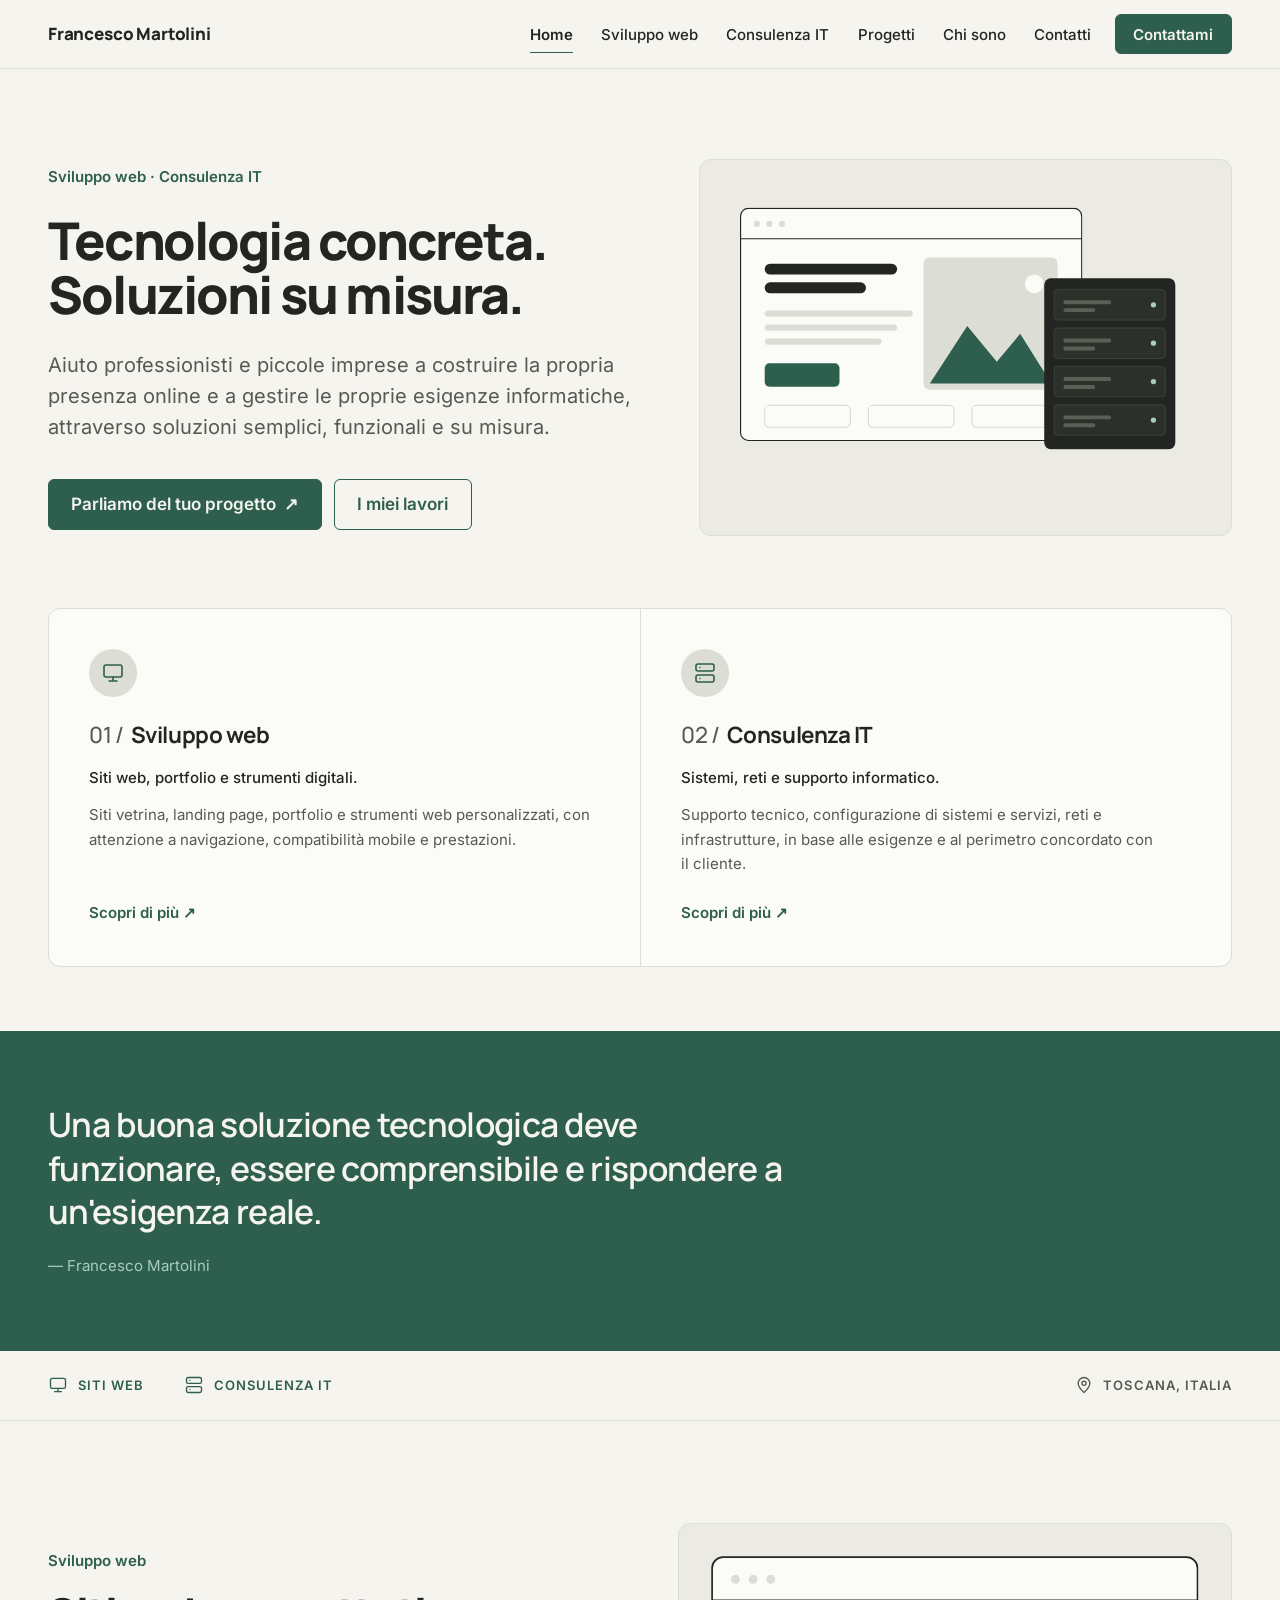
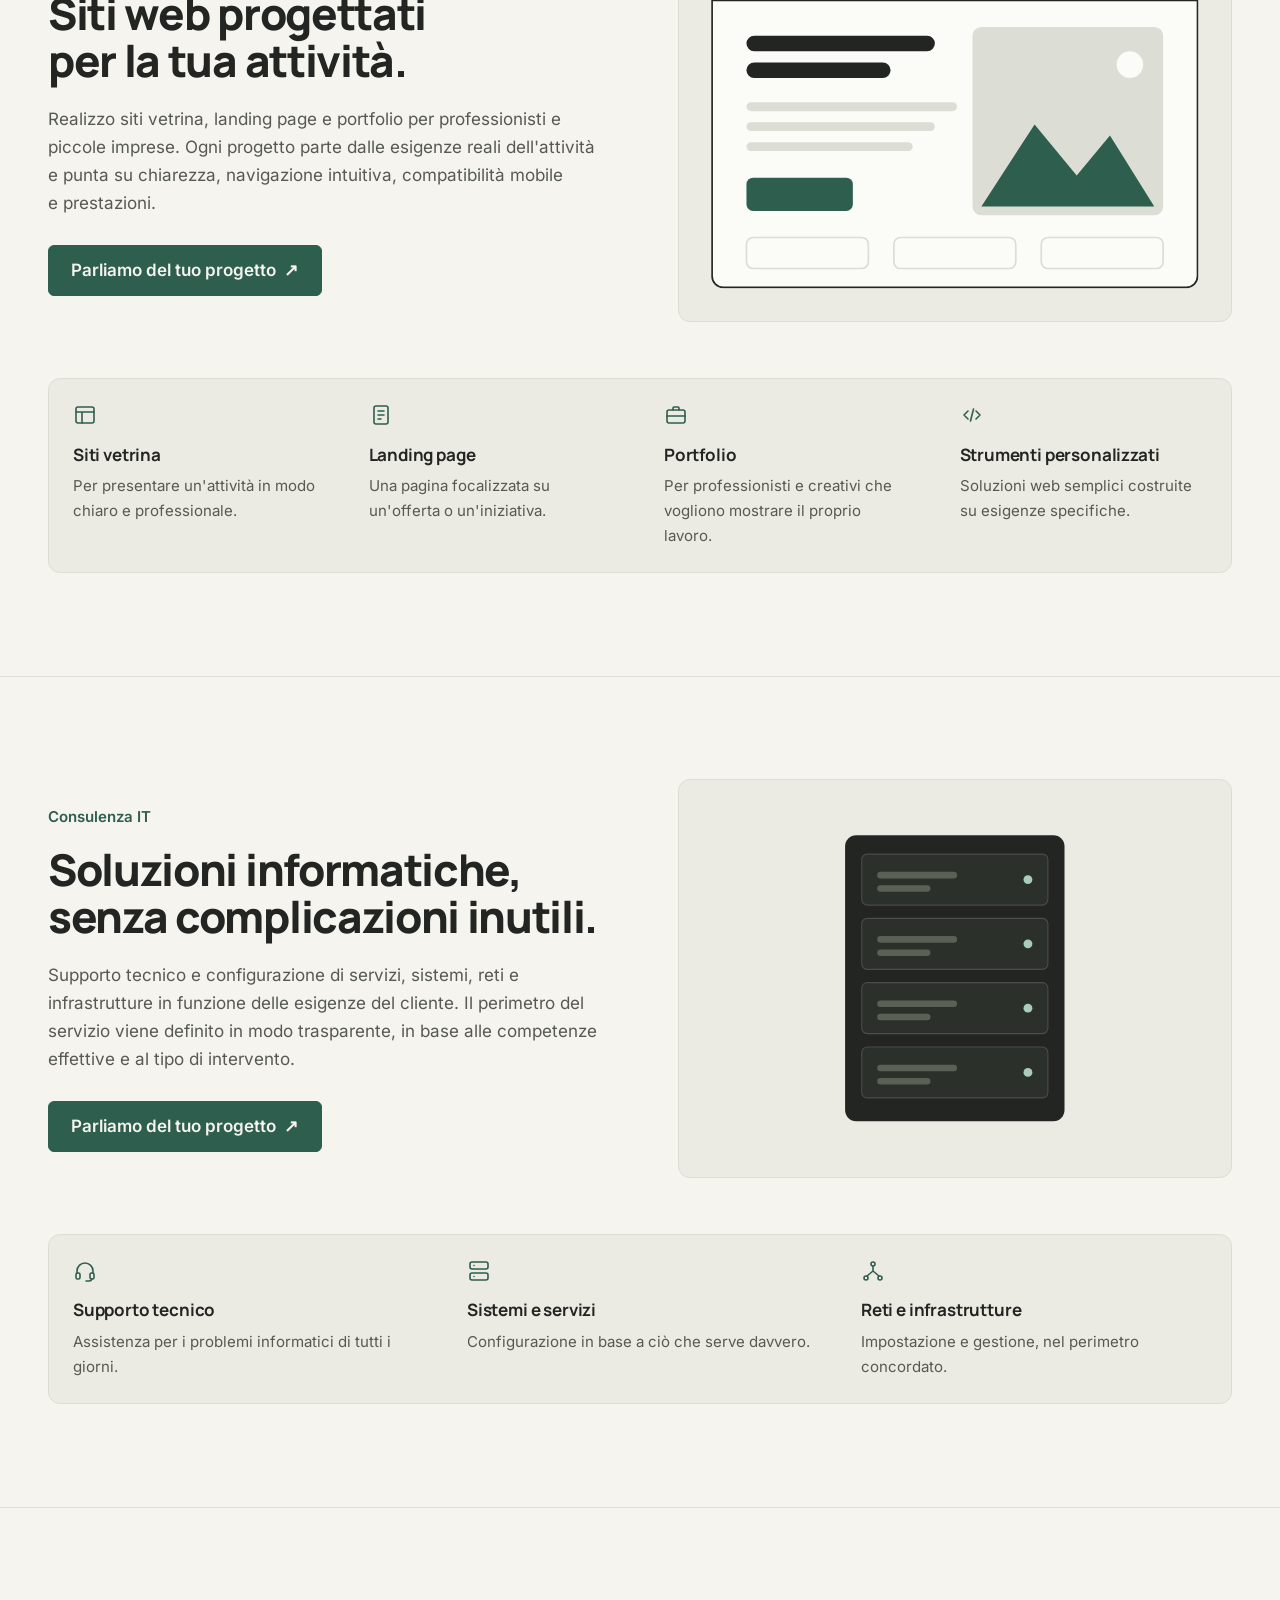
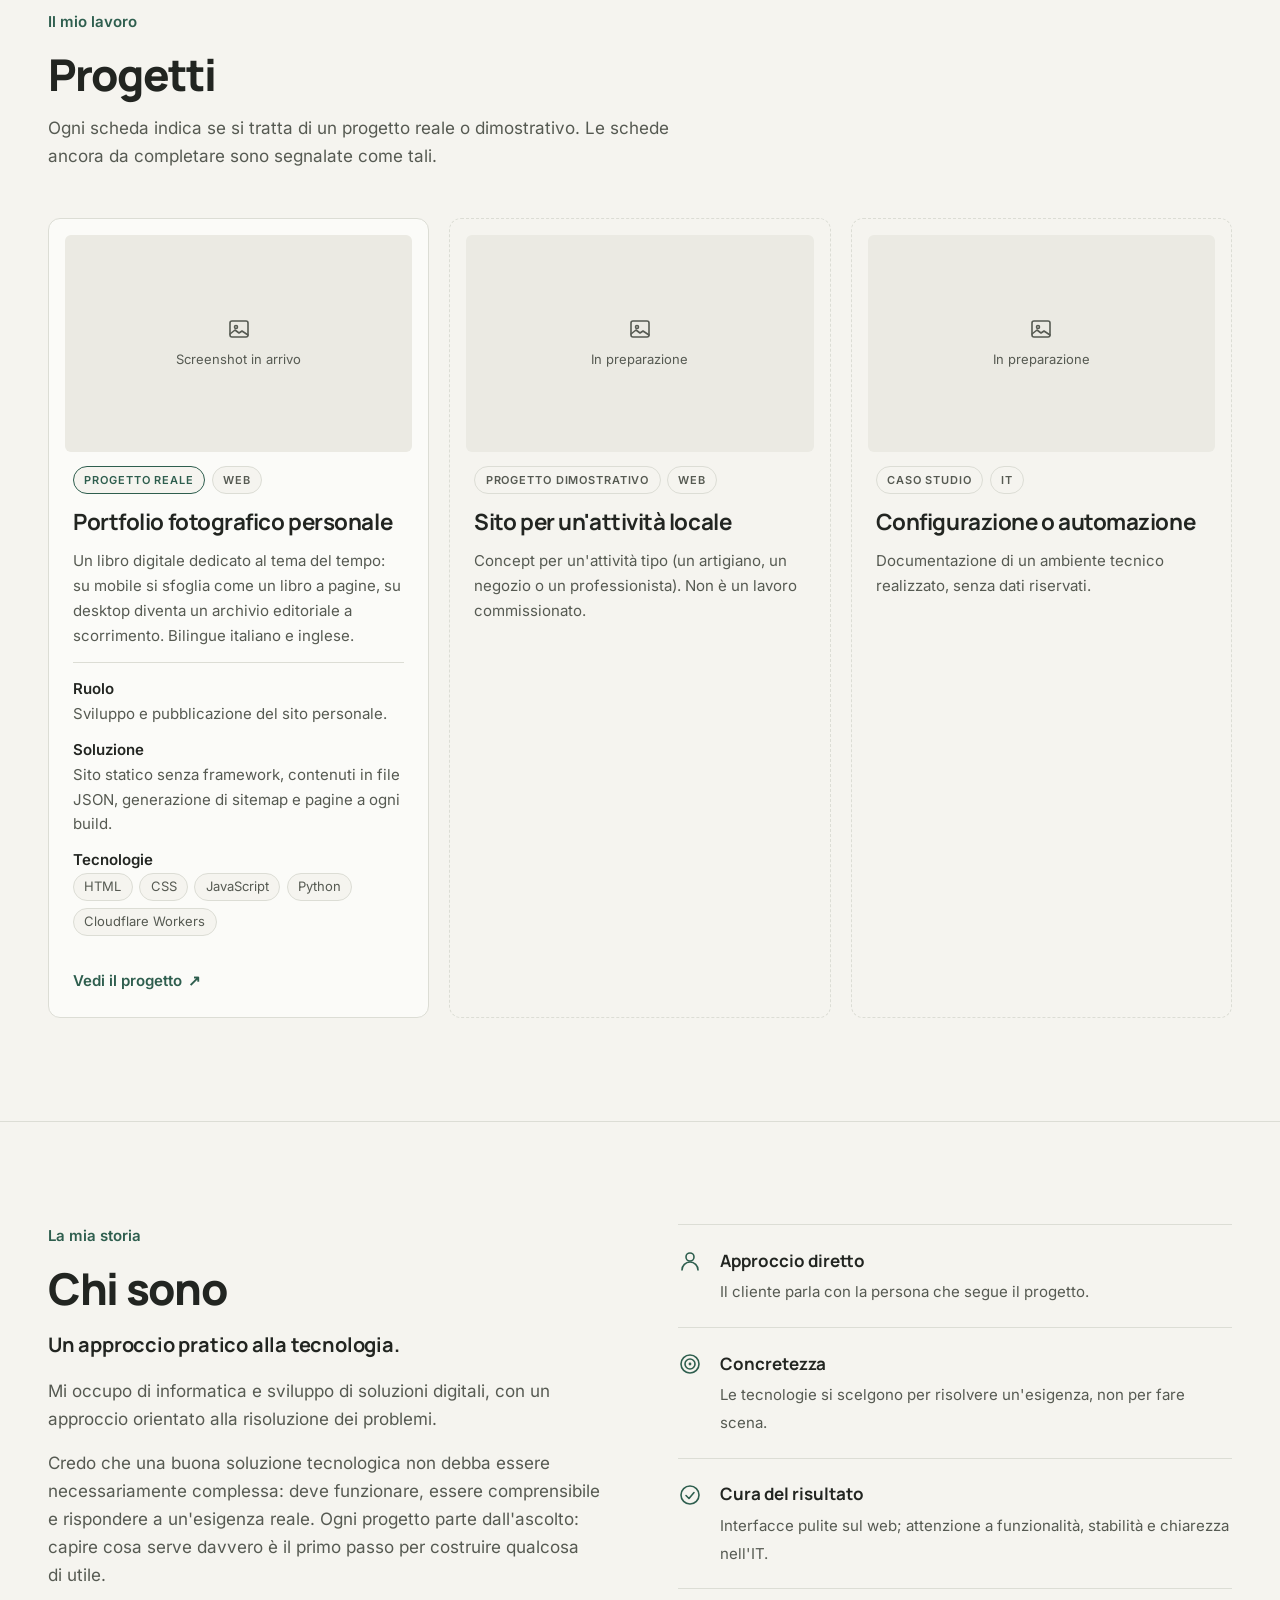
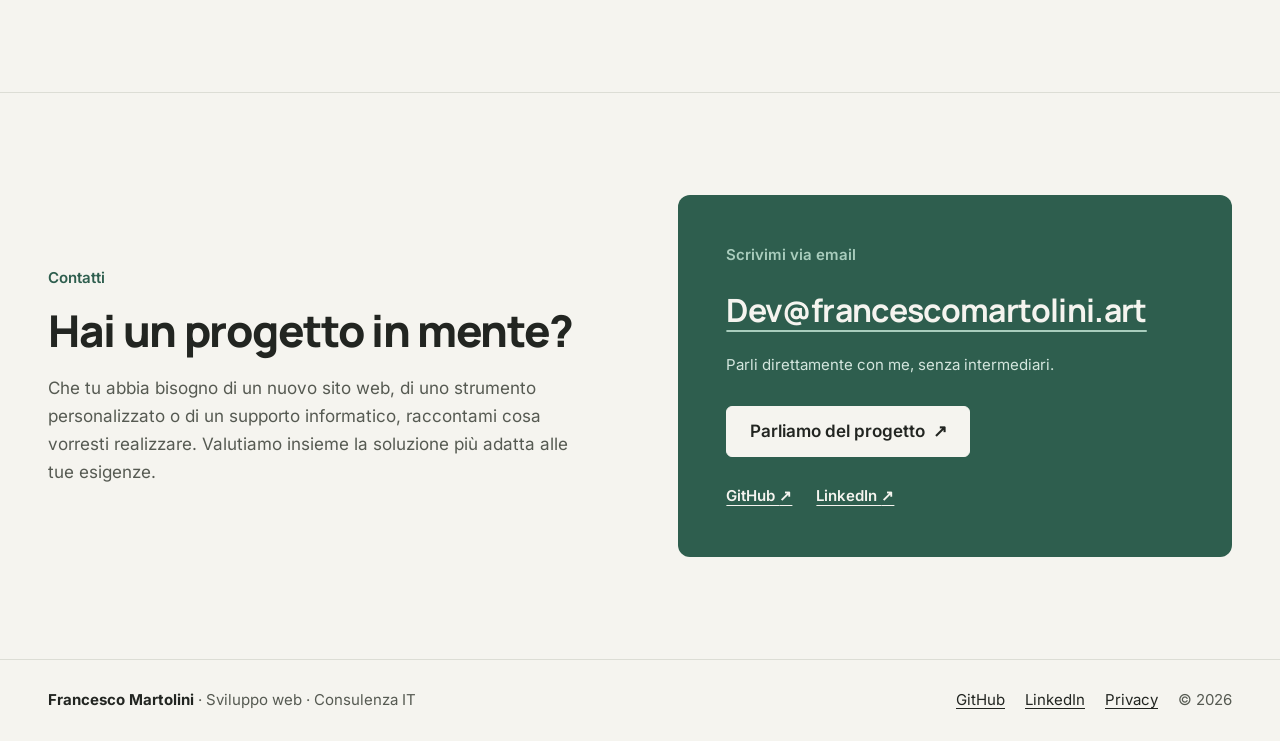
==== index.html @ 02f62208 "Base sito Web" ====
<!DOCTYPE html>
<html lang="it">
<head>
  <meta charset="utf-8">
  <meta name="viewport" content="width=device-width, initial-scale=1">

  <title>Francesco Martolini — Sviluppo web e consulenza IT</title>
  <meta name="description" content="Siti web e soluzioni informatiche per professionisti e piccole imprese. Sviluppo web e consulenza IT, con un approccio diretto e pratico.">
  <meta name="theme-color" content="#F5F4EF">

  <!-- Open Graph -->
  <meta property="og:type" content="website">
  <meta property="og:locale" content="it_IT">
  <meta property="og:title" content="Francesco Martolini — Sviluppo web e consulenza IT">
  <meta property="og:description" content="Siti web e soluzioni informatiche per professionisti e piccole imprese.">
  <meta property="og:image" content="assets/img/og.png">
  <meta property="og:image:alt" content="Francesco Martolini — Sviluppo web e consulenza IT">
  <meta name="twitter:card" content="summary_large_image">
  <!--
    TODO dopo la scelta del dominio:
    1. aggiungi <link rel="canonical" href="https://TUO-DOMINIO/">
    2. aggiungi <meta property="og:url" content="https://TUO-DOMINIO/">
    3. rendi assoluto il percorso di og:image (https://TUO-DOMINIO/assets/img/og.png)
    4. aggiungi sitemap.xml e la riga Sitemap in robots.txt
  -->

  <link rel="icon" href="assets/img/favicon.svg" type="image/svg+xml">

  <link rel="preload" href="assets/fonts/manrope-latin-var.woff2" as="font" type="font/woff2" crossorigin>
  <link rel="preload" href="assets/fonts/inter-latin-var.woff2" as="font" type="font/woff2" crossorigin>
  <link rel="stylesheet" href="assets/css/style.css">
  <script src="assets/js/main.js"></script>
</head>
<body>
  <!-- Icone (stile linea) e illustrazioni riutilizzabili -->
  <svg width="0" height="0" style="position:absolute" aria-hidden="true" focusable="false">
    <defs>
      <symbol id="i-monitor" viewBox="0 0 24 24"><rect x="3" y="4" width="18" height="12" rx="2"/><path d="M8 20h8M12 16v4"/></symbol>
      <symbol id="i-server" viewBox="0 0 24 24"><rect x="3" y="3" width="18" height="7" rx="2"/><rect x="3" y="14" width="18" height="7" rx="2"/><path d="M7 6.5h.01M7 17.5h.01"/></symbol>
      <symbol id="i-layout" viewBox="0 0 24 24"><rect x="3" y="4" width="18" height="16" rx="2"/><path d="M3 9h18M9 9v11"/></symbol>
      <symbol id="i-page" viewBox="0 0 24 24"><rect x="5" y="3" width="14" height="18" rx="2"/><path d="M9 8h6M9 12h6M9 16h3"/></symbol>
      <symbol id="i-briefcase" viewBox="0 0 24 24"><rect x="3" y="7" width="18" height="13" rx="2"/><path d="M9 7V5a1 1 0 0 1 1-1h4a1 1 0 0 1 1 1v2M3 13h18"/></symbol>
      <symbol id="i-code" viewBox="0 0 24 24"><path d="M8 8l-4 4 4 4M16 8l4 4-4 4M13.5 6l-3 12"/></symbol>
      <symbol id="i-network" viewBox="0 0 24 24"><circle cx="12" cy="5" r="2"/><circle cx="5" cy="19" r="2"/><circle cx="19" cy="19" r="2"/><path d="M12 7v5m0 0-6 5m6-5 6 5"/></symbol>
      <symbol id="i-support" viewBox="0 0 24 24"><path d="M4 14v-2a8 8 0 0 1 16 0v2"/><rect x="3" y="14" width="4" height="6" rx="1.5"/><rect x="17" y="14" width="4" height="6" rx="1.5"/><path d="M19 20a3 3 0 0 1-3 2h-3"/></symbol>
      <symbol id="i-person" viewBox="0 0 24 24"><circle cx="12" cy="8" r="4"/><path d="M4 21a8 8 0 0 1 16 0"/></symbol>
      <symbol id="i-target" viewBox="0 0 24 24"><circle cx="12" cy="12" r="9"/><circle cx="12" cy="12" r="5"/><circle cx="12" cy="12" r=".6"/></symbol>
      <symbol id="i-check" viewBox="0 0 24 24"><circle cx="12" cy="12" r="9"/><path d="M8 12.5l3 3 5-6"/></symbol>
      <symbol id="i-pin" viewBox="0 0 24 24"><path d="M12 21s-7-6.2-7-11a7 7 0 0 1 14 0c0 4.8-7 11-7 11z"/><circle cx="12" cy="10" r="2.5"/></symbol>
      <symbol id="i-image" viewBox="0 0 24 24"><rect x="3" y="4" width="18" height="16" rx="2"/><circle cx="9" cy="10" r="1.5"/><path d="M3 17l5-4 4 3 3-2 6 4"/></symbol>

      <!-- Illustrazione: finestra di browser stilizzata (non è uno screenshot di un lavoro reale) -->
      <symbol id="art-browser" viewBox="0 0 440 300">
        <rect x="1" y="1" width="438" height="298" rx="10" class="a-surface a-stroke"/>
        <path d="M1 40h438" class="a-stroke"/>
        <circle cx="22" cy="21" r="4" class="a-grey"/><circle cx="38" cy="21" r="4" class="a-grey"/><circle cx="54" cy="21" r="4" class="a-grey"/>
        <rect x="32" y="72" width="170" height="14" rx="7" class="a-ink"/>
        <rect x="32" y="96" width="130" height="14" rx="7" class="a-ink"/>
        <rect x="32" y="132" width="190" height="8" rx="4" class="a-grey"/>
        <rect x="32" y="150" width="170" height="8" rx="4" class="a-grey"/>
        <rect x="32" y="168" width="150" height="8" rx="4" class="a-grey"/>
        <rect x="32" y="200" width="96" height="30" rx="6" class="a-green"/>
        <rect x="236" y="64" width="172" height="170" rx="8" class="a-grey"/>
        <polygon points="244,226 292,152 330,198 360,162 400,226" class="a-green"/>
        <circle cx="378" cy="98" r="12" class="a-surface"/>
        <rect x="32" y="254" width="110" height="28" rx="6" class="a-stroke a-nofill"/>
        <rect x="165" y="254" width="110" height="28" rx="6" class="a-stroke a-nofill"/>
        <rect x="298" y="254" width="110" height="28" rx="6" class="a-stroke a-nofill"/>
      </symbol>
      <!-- Illustrazione: rack stilizzato -->
      <symbol id="art-rack" viewBox="0 0 200 260">
        <rect x="1" y="1" width="198" height="258" rx="10" class="a-ink"/>
        <g class="a-unit">
          <rect x="16" y="18" width="168" height="46" rx="5"/><rect x="16" y="76" width="168" height="46" rx="5"/>
          <rect x="16" y="134" width="168" height="46" rx="5"/><rect x="16" y="192" width="168" height="46" rx="5"/>
        </g>
        <g class="a-bar">
          <rect x="30" y="34" width="72" height="6" rx="3"/><rect x="30" y="46" width="48" height="6" rx="3"/>
          <rect x="30" y="92" width="72" height="6" rx="3"/><rect x="30" y="104" width="48" height="6" rx="3"/>
          <rect x="30" y="150" width="72" height="6" rx="3"/><rect x="30" y="162" width="48" height="6" rx="3"/>
          <rect x="30" y="208" width="72" height="6" rx="3"/><rect x="30" y="220" width="48" height="6" rx="3"/>
        </g>
        <g class="a-led"><circle cx="166" cy="41" r="4"/><circle cx="166" cy="99" r="4"/><circle cx="166" cy="157" r="4"/><circle cx="166" cy="215" r="4"/></g>
      </symbol>
    </defs>
  </svg>

  <a class="skip-link" href="#contenuto">Vai al contenuto</a>

  <header class="site-header">
    <div class="wrap">
      <a class="brand" href="#top" aria-label="Francesco Martolini, torna all'inizio">Francesco Martolini</a>

      <nav class="site-nav" id="menu" aria-label="Principale">
        <ul class="nav-list">
          <li><a href="#top">Home</a></li>
          <li><a href="#sviluppo-web">Sviluppo web</a></li>
          <li><a href="#consulenza-it">Consulenza IT</a></li>
          <li><a href="#progetti">Progetti</a></li>
          <li><a href="#chi-sono">Chi sono</a></li>
          <li><a href="#contatti">Contatti</a></li>
        </ul>
      </nav>

      <a class="btn btn-primary btn-sm header-cta" href="#contatti">Contattami</a>
      <button class="nav-toggle" type="button" aria-expanded="false" aria-controls="menu" aria-label="Apri il menu">
        <span class="bars" aria-hidden="true"></span>
      </button>
    </div>
  </header>

  <main id="contenuto">
    <!-- ===================== HOME ===================== -->
    <section class="hero wrap" id="top" aria-labelledby="titolo-hero">
      <div class="hero-text">
        <p class="kicker">Sviluppo web · Consulenza IT</p>
        <h1 id="titolo-hero"><span>Tecnologia concreta.</span> <span>Soluzioni su misura.</span></h1>
        <p class="hero-lead">Aiuto professionisti e piccole imprese a costruire la propria presenza online e a gestire le proprie esigenze informatiche, attraverso soluzioni semplici, funzionali e su misura.</p>
        <div class="hero-cta">
          <a class="btn btn-primary" href="#contatti">Parliamo del tuo progetto <span class="arrow" aria-hidden="true">↗</span></a>
          <a class="btn btn-secondary" href="#progetti">I miei lavori</a>
        </div>
      </div>

      <div class="hero-art figure" aria-hidden="true">
        <svg viewBox="0 0 600 400" focusable="false">
          <use href="#art-browser" x="10" y="20" width="440" height="300"/>
          <use href="#art-rack" x="400" y="110" width="170" height="221"/>
        </svg>
      </div>
    </section>

    <section class="wrap services" aria-label="Aree di servizio">
      <div class="services-split">
        <a class="service" href="#sviluppo-web">
          <span class="icon-badge"><svg class="icon" aria-hidden="true"><use href="#i-monitor"/></svg></span>
          <h2><span class="num">01 /</span> Sviluppo web</h2>
          <p class="sub">Siti web, portfolio e strumenti digitali.</p>
          <p>Siti vetrina, landing page, portfolio e strumenti web personalizzati, con attenzione a navigazione, compatibilità mobile e prestazioni.</p>
          <span class="go">Scopri di più <span class="arrow" aria-hidden="true">↗</span></span>
        </a>
        <a class="service" href="#consulenza-it">
          <span class="icon-badge"><svg class="icon" aria-hidden="true"><use href="#i-server"/></svg></span>
          <h2><span class="num">02 /</span> Consulenza IT</h2>
          <p class="sub">Sistemi, reti e supporto informatico.</p>
          <p>Supporto tecnico, configurazione di sistemi e servizi, reti e infrastrutture, in base alle esigenze e al perimetro concordato con il cliente.</p>
          <span class="go">Scopri di più <span class="arrow" aria-hidden="true">↗</span></span>
        </a>
      </div>
    </section>

    <!-- Citazione: frase tratta dal testo "Chi sono" -->
    <section class="quote-band" aria-label="Approccio">
      <div class="wrap">
        <blockquote>
          <p>Una buona soluzione tecnologica deve funzionare, essere comprensibile e rispondere a un'esigenza reale.</p>
          <footer>Francesco Martolini</footer>
        </blockquote>
      </div>
    </section>

    <section class="wrap strip" aria-label="Ambiti">
      <ul>
        <li><svg class="icon" aria-hidden="true"><use href="#i-monitor"/></svg>Siti web</li>
        <li><svg class="icon" aria-hidden="true"><use href="#i-server"/></svg>Consulenza IT</li>
        <li class="where"><svg class="icon" aria-hidden="true"><use href="#i-pin"/></svg>Toscana, Italia</li>
      </ul>
    </section>

    <!-- ===================== SVILUPPO WEB ===================== -->
    <section class="section" id="sviluppo-web" aria-labelledby="titolo-web">
      <div class="wrap">
        <div class="split">
          <div>
            <p class="section-label">Sviluppo web</p>
            <h2 id="titolo-web">Siti web progettati per la tua attività.</h2>
            <p class="lead">Realizzo siti vetrina, landing page e portfolio per professionisti e piccole imprese. Ogni progetto parte dalle esigenze reali dell'attività e punta su chiarezza, navigazione intuitiva, compatibilità mobile e prestazioni.</p>
            <p class="cta-row"><a class="btn btn-primary" href="#contatti">Parliamo del tuo progetto <span class="arrow" aria-hidden="true">↗</span></a></p>
          </div>
          <div class="figure" aria-hidden="true">
            <svg viewBox="0 0 440 300" focusable="false"><use href="#art-browser" width="440" height="300"/></svg>
          </div>
        </div>

        <ul class="features cols-4">
          <li><svg class="icon" aria-hidden="true"><use href="#i-layout"/></svg><strong>Siti vetrina</strong><span>Per presentare un'attività in modo chiaro e professionale.</span></li>
          <li><svg class="icon" aria-hidden="true"><use href="#i-page"/></svg><strong>Landing page</strong><span>Una pagina focalizzata su un'offerta o un'iniziativa.</span></li>
          <li><svg class="icon" aria-hidden="true"><use href="#i-briefcase"/></svg><strong>Portfolio</strong><span>Per professionisti e creativi che vogliono mostrare il proprio lavoro.</span></li>
          <li><svg class="icon" aria-hidden="true"><use href="#i-code"/></svg><strong>Strumenti personalizzati</strong><span>Soluzioni web semplici costruite su esigenze specifiche.</span></li>
        </ul>
      </div>
    </section>

    <!-- ===================== CONSULENZA IT ===================== -->
    <section class="section" id="consulenza-it" aria-labelledby="titolo-it">
      <div class="wrap">
        <div class="split">
          <div>
            <p class="section-label">Consulenza IT</p>
            <h2 id="titolo-it">Soluzioni informatiche, senza complicazioni inutili.</h2>
            <p class="lead">Supporto tecnico e configurazione di servizi, sistemi, reti e infrastrutture in funzione delle esigenze del cliente. Il perimetro del servizio viene definito in modo trasparente, in base alle competenze effettive e al tipo di intervento.</p>
            <p class="cta-row"><a class="btn btn-primary" href="#contatti">Parliamo del tuo progetto <span class="arrow" aria-hidden="true">↗</span></a></p>
          </div>
          <div class="figure" aria-hidden="true">
            <svg viewBox="0 0 440 300" focusable="false"><use href="#art-rack" x="120" y="20" width="200" height="260"/></svg>
          </div>
        </div>

        <ul class="features cols-3">
          <li><svg class="icon" aria-hidden="true"><use href="#i-support"/></svg><strong>Supporto tecnico</strong><span>Assistenza per i problemi informatici di tutti i giorni.</span></li>
          <li><svg class="icon" aria-hidden="true"><use href="#i-server"/></svg><strong>Sistemi e servizi</strong><span>Configurazione in base a ciò che serve davvero.</span></li>
          <li><svg class="icon" aria-hidden="true"><use href="#i-network"/></svg><strong>Reti e infrastrutture</strong><span>Impostazione e gestione, nel perimetro concordato.</span></li>
        </ul>
      </div>
    </section>

    <!-- ===================== PROGETTI ===================== -->
    <section class="section" id="progetti" aria-labelledby="titolo-progetti">
      <div class="wrap">
        <div class="projects-head">
          <p class="section-label">Il mio lavoro</p>
          <h2 id="titolo-progetti">Progetti</h2>
          <p>Ogni scheda indica se si tratta di un progetto reale o dimostrativo. Le schede ancora da completare sono segnalate come tali.</p>
        </div>

        <div class="projects-grid">
          <!--
            Scheda 01: testo ricavato dal README pubblico del repository.
            Da fare: verificare che "Ruolo" rispecchi il tuo contributo (es. aggiungere progettazione grafica)
            e sostituire .thumb con uno screenshot reale (vedi README del progetto).
          -->
          <article class="project">
            <div class="thumb"><svg class="icon" aria-hidden="true"><use href="#i-image"/></svg><span>Screenshot in arrivo</span></div>
            <p class="project-tags"><span class="tag tag-verde">Progetto reale</span><span class="tag">Web</span></p>
            <h3>Portfolio fotografico personale</h3>
            <p>Un libro digitale dedicato al tema del tempo: su mobile si sfoglia come un libro a pagine, su desktop diventa un archivio editoriale a scorrimento. Bilingue italiano e inglese.</p>
            <dl class="project-meta">
              <dt>Ruolo</dt><dd>Sviluppo e pubblicazione del sito personale.</dd>
              <dt>Soluzione</dt><dd>Sito statico senza framework, contenuti in file JSON, generazione di sitemap e pagine a ogni build.</dd>
              <dt>Tecnologie</dt>
              <dd class="chips"><span>HTML</span><span>CSS</span><span>JavaScript</span><span>Python</span><span>Cloudflare Workers</span></dd>
            </dl>
            <p class="project-link"><a class="link-arrow" href="https://francescomartolini.art" target="_blank" rel="noopener">Vedi il progetto <span class="arrow" aria-hidden="true">↗</span></a></p>
          </article>

          <article class="project is-pending">
            <div class="thumb"><svg class="icon" aria-hidden="true"><use href="#i-image"/></svg><span>In preparazione</span></div>
            <p class="project-tags"><span class="tag">Progetto dimostrativo</span><span class="tag">Web</span></p>
            <h3>Sito per un'attività locale</h3>
            <p>Concept per un'attività tipo (un artigiano, un negozio o un professionista). Non è un lavoro commissionato.</p>
          </article>

          <article class="project is-pending">
            <div class="thumb"><svg class="icon" aria-hidden="true"><use href="#i-image"/></svg><span>In preparazione</span></div>
            <p class="project-tags"><span class="tag">Caso studio</span><span class="tag">IT</span></p>
            <h3>Configurazione o automazione</h3>
            <p>Documentazione di un ambiente tecnico realizzato, senza dati riservati.</p>
          </article>
        </div>
      </div>
    </section>

    <!-- ===================== CHI SONO ===================== -->
    <section class="section" id="chi-sono" aria-labelledby="titolo-chi">
      <div class="wrap split">
        <div>
          <p class="section-label">La mia storia</p>
          <h2 id="titolo-chi">Chi sono</h2>
          <p class="lead-strong">Un approccio pratico alla tecnologia.</p>
          <div class="prose">
            <p>Mi occupo di informatica e sviluppo di soluzioni digitali, con un approccio orientato alla risoluzione dei problemi.</p>
            <p>Credo che una buona soluzione tecnologica non debba essere necessariamente complessa: deve funzionare, essere comprensibile e rispondere a un'esigenza reale. Ogni progetto parte dall'ascolto: capire cosa serve davvero è il primo passo per costruire qualcosa di utile.</p>
          </div>
          <!--
            Se vuoi una foto personale o del tuo spazio di lavoro, aggiungila qui con un <figure>
            (vedi README). Usa solo immagini tue.
          -->
        </div>
        <ul class="pillars">
          <li><svg class="icon" aria-hidden="true"><use href="#i-person"/></svg><div><strong>Approccio diretto</strong><span>Il cliente parla con la persona che segue il progetto.</span></div></li>
          <li><svg class="icon" aria-hidden="true"><use href="#i-target"/></svg><div><strong>Concretezza</strong><span>Le tecnologie si scelgono per risolvere un'esigenza, non per fare scena.</span></div></li>
          <li><svg class="icon" aria-hidden="true"><use href="#i-check"/></svg><div><strong>Cura del risultato</strong><span>Interfacce pulite sul web; attenzione a funzionalità, stabilità e chiarezza nell'IT.</span></div></li>
        </ul>
      </div>
    </section>

    <!-- ===================== CONTATTI ===================== -->
    <section class="section" id="contatti" aria-labelledby="titolo-contatti">
      <div class="wrap split">
        <div>
          <p class="section-label">Contatti</p>
          <h2 id="titolo-contatti">Hai un progetto in mente?</h2>
          <p class="lead">Che tu abbia bisogno di un nuovo sito web, di uno strumento personalizzato o di un supporto informatico, raccontami cosa vorresti realizzare. Valutiamo insieme la soluzione più adatta alle tue esigenze.</p>
        </div>

        <div class="contact-card">
          <p class="contact-label">Scrivimi via email</p>
          <a class="contact-mail" href="mailto:Dev@francescomartolini.art">Dev@francescomartolini.art</a>
          <p class="contact-note">Parli direttamente con me, senza intermediari.</p>
          <a class="btn btn-light" href="mailto:Dev@francescomartolini.art?subject=Nuovo%20progetto">Parliamo del progetto <span class="arrow" aria-hidden="true">↗</span></a>
          <ul class="contact-links">
            <li><a href="https://github.com/FrancescoMartolini" target="_blank" rel="noopener">GitHub <span class="arrow" aria-hidden="true">↗</span></a></li>
            <li><a href="https://it.linkedin.com/in/francescomartolini" target="_blank" rel="noopener">LinkedIn <span class="arrow" aria-hidden="true">↗</span></a></li>
          </ul>
        </div>
      </div>
    </section>
  </main>

  <footer class="site-footer">
    <div class="wrap">
      <span><strong>Francesco Martolini</strong> · Sviluppo web · Consulenza IT</span>
      <span class="footer-links"><a href="https://github.com/FrancescoMartolini" target="_blank" rel="noopener">GitHub</a> <a href="https://it.linkedin.com/in/francescomartolini" target="_blank" rel="noopener">LinkedIn</a> <a href="privacy.html">Privacy</a> <span>© 2026</span></span>
    </div>
  </footer>
</body>
</html>
---- assets/css/style.css ----
/* ==========================================================================
   Francesco Martolini — Portfolio Web & IT
   Palette e tipografia da brief. Per cambiare colori o font modifica i token.
   ========================================================================== */

@font-face {
  font-family: "Manrope";
  src: url("../fonts/manrope-latin-var.woff2") format("woff2");
  font-weight: 200 800;
  font-style: normal;
  font-display: swap;
}
@font-face {
  font-family: "Inter";
  src: url("../fonts/inter-latin-var.woff2") format("woff2");
  font-weight: 100 900;
  font-style: normal;
  font-display: swap;
}

:root {
  /* Palette del brief */
  --avorio: #f5f4ef;
  --grafite: #222521;
  --verde: #2e5e4e;
  --grigio: #dcddd5;

  /* Derivati (contrasto verificato su avorio) */
  --testo-secondario: #565a52;
  --verde-scuro: #234a3d;
  --superficie: #fbfbf8;
  --velo: #ebeae3; /* superfici secondarie, tra avorio e grigio */
  --verde-chiaro: #a9cdbd; /* testo/dettagli su fondo verde o grafite */

  --font-titoli: "Manrope", "Helvetica Neue", Arial, sans-serif;
  --font-testo: "Inter", "Helvetica Neue", Arial, sans-serif;

  --t-xs: 0.8125rem;
  --t-sm: 0.9375rem;
  --t-base: 1.0625rem;
  --t-lg: 1.25rem;
  --t-h3: clamp(1.2rem, 1.1rem + 0.5vw, 1.4rem);
  --t-h2: clamp(1.75rem, 1.3rem + 1.8vw, 2.75rem);
  --t-h1: clamp(2.2rem, 1.2rem + 3.2vw, 3.25rem);

  --gutter: clamp(1.25rem, 4vw, 3rem);
  --maxw: 74rem;
  --raggio: 6px;
  --raggio-lg: 12px;
  --header-h: 4.25rem;
}

*,
*::before,
*::after {
  box-sizing: border-box;
}

html {
  -webkit-text-size-adjust: 100%;
  scroll-behavior: smooth;
  scroll-padding-top: calc(var(--header-h) + 1rem);
}

@media (prefers-reduced-motion: reduce) {
  html {
    scroll-behavior: auto;
  }
  *,
  *::before,
  *::after {
    transition-duration: 0.01ms !important;
    animation-duration: 0.01ms !important;
  }
}

body {
  margin: 0;
  background: var(--avorio);
  color: var(--grafite);
  font-family: var(--font-testo);
  font-size: var(--t-base);
  line-height: 1.65;
  -webkit-font-smoothing: antialiased;
}

img,
svg {
  display: block;
  max-width: 100%;
}

h1,
h2,
h3 {
  font-family: var(--font-titoli);
  color: var(--grafite);
  margin: 0;
  text-wrap: balance;
}

p {
  margin: 0;
  max-width: 62ch;
  text-wrap: pretty;
}

ul {
  margin: 0;
  padding: 0;
  list-style: none;
}

a {
  color: var(--verde);
  text-decoration-thickness: 1px;
  text-underline-offset: 0.2em;
}
a:hover {
  color: var(--verde-scuro);
}

:focus-visible {
  outline: 3px solid var(--verde);
  outline-offset: 3px;
  border-radius: 2px;
}

.skip-link {
  position: absolute;
  left: var(--gutter);
  top: -4rem;
  background: var(--grafite);
  color: var(--avorio);
  padding: 0.6rem 1rem;
  border-radius: var(--raggio);
  z-index: 100;
  text-decoration: none;
  font-weight: 600;
}
.skip-link:focus {
  top: 0.75rem;
  color: var(--avorio);
}

.wrap {
  width: min(100% - 2 * var(--gutter), var(--maxw));
  margin-inline: auto;
}

/* ---------- Icone e illustrazioni ---------- */

.icon {
  width: 1.5rem;
  height: 1.5rem;
  flex: none;
  fill: none;
  stroke: currentColor;
  stroke-width: 1.6;
  stroke-linecap: round;
  stroke-linejoin: round;
}

.a-surface { fill: var(--superficie); }
.a-stroke { stroke: var(--grafite); stroke-width: 1.5; }
.a-nofill { fill: none; stroke: var(--grigio); stroke-width: 1.5; }
.a-grey { fill: var(--grigio); }
.a-ink { fill: var(--grafite); }
.a-green { fill: var(--verde); }
.a-unit rect { fill: #2c302a; stroke: #484d45; stroke-width: 1; }
.a-bar rect { fill: #5b6057; }
.a-led circle { fill: var(--verde-chiaro); }

.figure {
  background: var(--velo);
  border: 1px solid var(--grigio);
  border-radius: var(--raggio-lg);
  padding: clamp(1rem, 3vw, 2rem);
}
.figure svg {
  width: 100%;
  height: auto;
}

/* ---------- Header ---------- */

.site-header {
  position: sticky;
  top: 0;
  z-index: 50;
  background: color-mix(in srgb, var(--avorio) 94%, transparent);
  backdrop-filter: blur(8px);
  border-bottom: 1px solid var(--grigio);
}

.site-header .wrap {
  display: flex;
  align-items: center;
  min-height: var(--header-h);
  gap: 1.5rem;
}

.brand {
  font-family: var(--font-titoli);
  font-weight: 800;
  font-size: 1.0625rem;
  letter-spacing: -0.01em;
  color: var(--grafite);
  text-decoration: none;
  white-space: nowrap;
  margin-right: auto;
}
.brand:hover {
  color: var(--grafite);
}

.nav-list {
  display: flex;
  gap: clamp(1rem, 2.2vw, 2rem);
  align-items: center;
}
.nav-list a {
  color: var(--grafite);
  text-decoration: none;
  font-size: var(--t-sm);
  font-weight: 500;
  padding: 0.5rem 0;
  border-bottom: 1.5px solid transparent;
  transition: border-color 0.15s;
}
.nav-list a:hover {
  color: var(--grafite);
  border-bottom-color: var(--verde);
}
.nav-list a[aria-current="true"] {
  border-bottom-color: var(--verde);
  font-weight: 600;
}

.nav-toggle {
  display: none;
  width: 2.75rem;
  height: 2.75rem;
  align-items: center;
  justify-content: center;
  background: transparent;
  border: 1px solid var(--grigio);
  border-radius: var(--raggio);
  cursor: pointer;
  color: var(--grafite);
}
.bars,
.bars::before,
.bars::after {
  display: block;
  width: 1.15rem;
  height: 2px;
  background: currentColor;
  border-radius: 2px;
  transition: transform 0.2s, opacity 0.2s;
}
.bars {
  position: relative;
}
.bars::before,
.bars::after {
  content: "";
  position: absolute;
  left: 0;
}
.bars::before { top: -6px; }
.bars::after { top: 6px; }
.nav-toggle[aria-expanded="true"] .bars { background: transparent; }
.nav-toggle[aria-expanded="true"] .bars::before { top: 0; transform: rotate(45deg); }
.nav-toggle[aria-expanded="true"] .bars::after { top: 0; transform: rotate(-45deg); }

@media (max-width: 60rem) {
  .site-header .header-cta {
    display: none;
  }
  .js .nav-toggle {
    display: inline-flex;
  }
  .js .site-nav {
    position: absolute;
    left: 0;
    right: 0;
    top: 100%;
    background: var(--avorio);
    border-bottom: 1px solid var(--grigio);
    display: none;
  }
  .js .site-nav.is-open {
    display: block;
  }
  .js .nav-list {
    flex-direction: column;
    align-items: stretch;
    gap: 0;
    padding: 0.5rem var(--gutter) 1rem;
  }
  .js .nav-list a {
    display: block;
    padding: 0.85rem 0;
    border-bottom: 1px solid var(--grigio);
    font-size: var(--t-base);
  }
  /* Senza JavaScript: il menu va a capo sotto il nome */
  .site-header .wrap {
    flex-wrap: wrap;
  }
  html:not(.js) .site-header .wrap {
    padding-block: 0.6rem;
  }
  html:not(.js) .nav-list {
    flex-wrap: wrap;
    gap: 0.25rem 1.25rem;
  }
}

/* ---------- Pulsanti e link ---------- */

.btn {
  display: inline-flex;
  align-items: center;
  gap: 0.5rem;
  font-family: var(--font-testo);
  font-size: var(--t-base);
  font-weight: 600;
  line-height: 1;
  padding: 1rem 1.4rem;
  border-radius: var(--raggio);
  border: 1px solid var(--verde);
  text-decoration: none;
  transition: background-color 0.15s, color 0.15s, border-color 0.15s;
}
.btn-sm {
  font-size: var(--t-sm);
  padding: 0.7rem 1.1rem;
}
.btn-primary {
  background: var(--verde);
  color: var(--avorio);
}
.btn-primary:hover {
  background: var(--verde-scuro);
  border-color: var(--verde-scuro);
  color: var(--avorio);
}
.btn-secondary {
  background: transparent;
  color: var(--verde);
}
.btn-secondary:hover {
  background: var(--verde);
  color: var(--avorio);
}
.btn-light {
  background: var(--avorio);
  border-color: var(--avorio);
  color: var(--grafite);
}
.btn-light:hover {
  background: #fff;
  border-color: #fff;
  color: var(--grafite);
}

.link-arrow {
  font-weight: 600;
  text-decoration: none;
  display: inline-flex;
  gap: 0.35rem;
}
.link-arrow:hover {
  text-decoration: underline;
}

/* ---------- Hero ---------- */

.hero {
  display: grid;
  grid-template-columns: minmax(0, 1.1fr) minmax(0, 1fr);
  gap: clamp(2rem, 5vw, 4.5rem);
  align-items: center;
  padding-block: clamp(2.5rem, 7vw, 6rem) clamp(2.5rem, 6vw, 4.5rem);
}
@media (max-width: 52rem) {
  .hero {
    grid-template-columns: 1fr;
  }
}

.kicker {
  font-size: var(--t-sm);
  font-weight: 600;
  color: var(--verde);
  margin-bottom: 1.5rem;
}

.hero h1 {
  font-size: var(--t-h1);
  font-weight: 800;
  line-height: 1.04;
  letter-spacing: -0.035em;
}
.hero h1 span {
  display: block;
}

.hero-lead {
  font-size: var(--t-lg);
  line-height: 1.55;
  color: var(--testo-secondario);
  margin-top: 1.75rem;
  max-width: 46ch;
}

.hero-cta {
  display: flex;
  flex-wrap: wrap;
  gap: 0.75rem;
  margin-top: 2.25rem;
}

/* ---------- Servizi (home) ---------- */

.services {
  padding-bottom: clamp(2.5rem, 6vw, 4rem);
}
.services-split {
  display: grid;
  grid-template-columns: 1fr 1fr;
  background: var(--superficie);
  border: 1px solid var(--grigio);
  border-radius: var(--raggio-lg);
  overflow: hidden;
}
@media (max-width: 48rem) {
  .services-split {
    grid-template-columns: 1fr;
  }
}

.service {
  display: flex;
  flex-direction: column;
  gap: 0.75rem;
  padding: clamp(1.5rem, 3.5vw, 2.5rem);
  color: var(--grafite);
  text-decoration: none;
  transition: background-color 0.15s;
}
.service + .service {
  border-left: 1px solid var(--grigio);
}
@media (max-width: 48rem) {
  .service + .service {
    border-left: 0;
    border-top: 1px solid var(--grigio);
  }
}
.service:hover {
  color: var(--grafite);
  background: var(--velo);
}
.service h2 {
  font-size: var(--t-h3);
  font-weight: 700;
  letter-spacing: -0.02em;
}
.service .num {
  color: var(--testo-secondario);
  font-weight: 500;
  margin-right: 0.25rem;
}
.service .sub {
  font-weight: 500;
  color: var(--grafite);
}
.service p {
  font-size: var(--t-sm);
  color: var(--testo-secondario);
}
.service .go {
  margin-top: auto;
  padding-top: 0.75rem;
  color: var(--verde);
  font-weight: 600;
  font-size: var(--t-sm);
}

.icon-badge {
  width: 3rem;
  height: 3rem;
  display: grid;
  place-items: center;
  border-radius: 50%;
  background: var(--grigio);
  color: var(--verde);
  margin-bottom: 0.5rem;
}

/* ---------- Citazione e fascia ambiti ---------- */

.quote-band {
  background: var(--verde);
  color: var(--avorio);
  padding-block: clamp(2.5rem, 6vw, 4.5rem);
}
.quote-band blockquote {
  margin: 0;
}
.quote-band p {
  font-family: var(--font-titoli);
  font-weight: 600;
  font-size: clamp(1.35rem, 1rem + 1.6vw, 2.1rem);
  line-height: 1.3;
  letter-spacing: -0.02em;
  max-width: 34ch;
  color: var(--avorio);
}
.quote-band footer {
  margin-top: 1.25rem;
  font-size: var(--t-sm);
  color: var(--verde-chiaro);
}
.quote-band footer::before {
  content: "— ";
}

.strip ul {
  display: flex;
  flex-wrap: wrap;
  gap: 1rem 2.5rem;
  padding-block: 1.5rem;
  font-size: var(--t-xs);
  font-weight: 600;
  letter-spacing: 0.08em;
  text-transform: uppercase;
  color: var(--verde);
}
.strip li {
  display: inline-flex;
  align-items: center;
  gap: 0.6rem;
}
.strip .icon {
  width: 1.25rem;
  height: 1.25rem;
}
.strip .where {
  margin-left: auto;
  color: var(--testo-secondario);
}
@media (max-width: 36rem) {
  .strip .where {
    margin-left: 0;
  }
}

/* ---------- Sezioni ---------- */

.section {
  padding-block: clamp(3.5rem, 8vw, 6.5rem);
  border-top: 1px solid var(--grigio);
}

.split {
  display: grid;
  grid-template-columns: minmax(0, 1fr) minmax(0, 1fr);
  gap: clamp(2rem, 6vw, 5rem);
  align-items: center;
}
@media (max-width: 52rem) {
  .split {
    grid-template-columns: 1fr;
    gap: 2rem;
  }
}

.section h2 {
  font-size: var(--t-h2);
  font-weight: 800;
  line-height: 1.08;
  letter-spacing: -0.03em;
}

.section-label {
  font-size: var(--t-sm);
  font-weight: 600;
  color: var(--verde);
  margin-bottom: 1rem;
}

.lead {
  margin-top: 1.25rem;
  color: var(--testo-secondario);
  max-width: 50ch;
}
.lead-strong {
  margin-top: 1rem;
  font-family: var(--font-titoli);
  font-weight: 700;
  font-size: var(--t-lg);
  letter-spacing: -0.01em;
}
.prose {
  margin-top: 1rem;
  color: var(--testo-secondario);
}
.prose p + p {
  margin-top: 1rem;
}
.cta-row {
  margin-top: 1.75rem;
}

/* ---------- Riquadro con le voci di servizio ---------- */

.features {
  display: grid;
  gap: 0;
  margin-top: clamp(2rem, 5vw, 3.5rem);
  background: var(--velo);
  border: 1px solid var(--grigio);
  border-radius: var(--raggio-lg);
}
.features.cols-4 { grid-template-columns: repeat(4, 1fr); }
.features.cols-3 { grid-template-columns: repeat(3, 1fr); }
@media (max-width: 62rem) {
  .features.cols-4 { grid-template-columns: repeat(2, 1fr); }
}
@media (max-width: 42rem) {
  .features.cols-4,
  .features.cols-3 { grid-template-columns: 1fr; }
}
.features li {
  display: flex;
  flex-direction: column;
  gap: 0.35rem;
  padding: 1.5rem;
}
.features .icon {
  color: var(--verde);
  margin-bottom: 0.5rem;
}
.features strong {
  font-family: var(--font-titoli);
  font-weight: 700;
  letter-spacing: -0.01em;
}
.features span {
  font-size: var(--t-sm);
  color: var(--testo-secondario);
}

/* ---------- Progetti ---------- */

.projects-head {
  max-width: 40rem;
  margin-bottom: clamp(2rem, 4vw, 3rem);
}
.projects-head p:last-child {
  margin-top: 1rem;
  color: var(--testo-secondario);
}

.projects-grid {
  display: grid;
  grid-template-columns: repeat(3, 1fr);
  gap: 1.25rem;
}
@media (max-width: 62rem) {
  .projects-grid {
    grid-template-columns: 1fr;
  }
}

.project {
  display: flex;
  flex-direction: column;
  gap: 0.85rem;
  background: var(--superficie);
  border: 1px solid var(--grigio);
  border-radius: var(--raggio-lg);
  padding: 1rem 1rem 1.5rem;
}
.project > :not(.thumb) {
  margin-inline: 0.5rem;
}
.project-meta { margin-inline: 0.5rem; }
.project.is-pending {
  background: transparent;
  border-style: dashed;
}
.project h3 {
  font-size: var(--t-h3);
  font-weight: 700;
  letter-spacing: -0.02em;
  line-height: 1.25;
}
.project p {
  font-size: var(--t-sm);
  color: var(--testo-secondario);
}
.project-link {
  margin-top: auto;
  padding-top: 0.5rem;
}
.project-link a {
  font-size: var(--t-sm);
}
.thumb {
  aspect-ratio: 16 / 10;
  display: flex;
  flex-direction: column;
  align-items: center;
  justify-content: center;
  gap: 0.5rem;
  background: var(--velo);
  border-radius: var(--raggio);
  color: var(--testo-secondario);
  font-size: var(--t-xs);
  overflow: hidden;
}
.thumb img {
  width: 100%;
  height: 100%;
  object-fit: cover;
}
.project-tags {
  display: flex;
  flex-wrap: wrap;
  gap: 0.4rem;
}

.tag {
  font-size: 0.6875rem;
  font-weight: 600;
  letter-spacing: 0.08em;
  text-transform: uppercase;
  color: var(--testo-secondario);
  border: 1px solid var(--grigio);
  border-radius: 999px;
  padding: 0.25rem 0.65rem;
  background: var(--avorio);
}
.tag-verde {
  color: var(--verde);
  border-color: var(--verde);
}

.project-meta {
  margin: 0;
  padding-top: 0.9rem;
  border-top: 1px solid var(--grigio);
  font-size: var(--t-sm);
}
.project-meta dt {
  font-weight: 600;
  color: var(--grafite);
}
.project-meta dd {
  margin: 0 0 0.7rem;
  color: var(--testo-secondario);
}
.chips {
  display: flex;
  flex-wrap: wrap;
  gap: 0.4rem;
}
.chips span {
  font-size: var(--t-xs);
  border: 1px solid var(--grigio);
  border-radius: 999px;
  padding: 0.15rem 0.65rem;
  background: var(--avorio);
}

/* ---------- Chi sono ---------- */

.pillars {
  border-top: 1px solid var(--grigio);
}
.pillars li {
  display: flex;
  gap: 1.1rem;
  padding: 1.35rem 0;
  border-bottom: 1px solid var(--grigio);
}
.pillars .icon {
  color: var(--verde);
  margin-top: 0.15rem;
}
.pillars strong {
  font-family: var(--font-titoli);
  font-weight: 700;
  display: block;
  margin-bottom: 0.15rem;
}
.pillars span {
  color: var(--testo-secondario);
  font-size: var(--t-sm);
}

/* ---------- Contatti ---------- */

.contact-card {
  background: var(--verde);
  color: var(--avorio);
  border-radius: var(--raggio-lg);
  padding: clamp(1.75rem, 4vw, 3rem);
  display: flex;
  flex-direction: column;
  align-items: flex-start;
  gap: 1rem;
}
.contact-label {
  font-size: var(--t-sm);
  font-weight: 600;
  color: var(--verde-chiaro);
}
.contact-mail {
  font-family: var(--font-titoli);
  font-weight: 700;
  font-size: clamp(1.25rem, 0.9rem + 1.8vw, 2rem);
  letter-spacing: -0.02em;
  color: var(--avorio);
  text-decoration-color: var(--verde-chiaro);
  text-decoration-thickness: 2px;
  text-underline-offset: 0.25em;
  overflow-wrap: anywhere;
}
.contact-mail:hover {
  color: #fff;
  text-decoration-color: #fff;
}
.contact-note {
  color: #d4e6de;
  font-size: var(--t-sm);
}
.contact-links {
  display: flex;
  gap: 1.5rem;
  margin-top: 0.5rem;
}
.contact-links a {
  color: var(--avorio);
  font-weight: 600;
  font-size: var(--t-sm);
  text-underline-offset: 0.25em;
}
.contact-links a:hover {
  color: #fff;
}
.contact-card .btn {
  margin-top: 0.75rem;
}
.contact-card :focus-visible {
  outline-color: var(--avorio);
}

/* ---------- Footer ---------- */

.site-footer {
  border-top: 1px solid var(--grigio);
  font-size: var(--t-sm);
  color: var(--testo-secondario);
}
.site-footer .wrap {
  display: flex;
  flex-wrap: wrap;
  justify-content: space-between;
  gap: 0.75rem 2rem;
  padding-block: 1.75rem;
}
.footer-links {
  display: flex;
  flex-wrap: wrap;
  gap: 0.25rem 1.25rem;
}
.site-footer a {
  color: var(--grafite);
}
.site-footer strong {
  color: var(--grafite);
}

/* ---------- Pagina privacy ---------- */

.legal {
  padding-block: clamp(3rem, 7vw, 5.5rem);
}
.legal h1 {
  font-size: var(--t-h2);
  font-weight: 800;
  letter-spacing: -0.03em;
  margin-bottom: 2rem;
}
.legal h2 {
  font-size: var(--t-h3);
  font-weight: 700;
  margin: 2.25rem 0 0.6rem;
  letter-spacing: -0.02em;
}
.legal p + p {
  margin-top: 0.9rem;
}
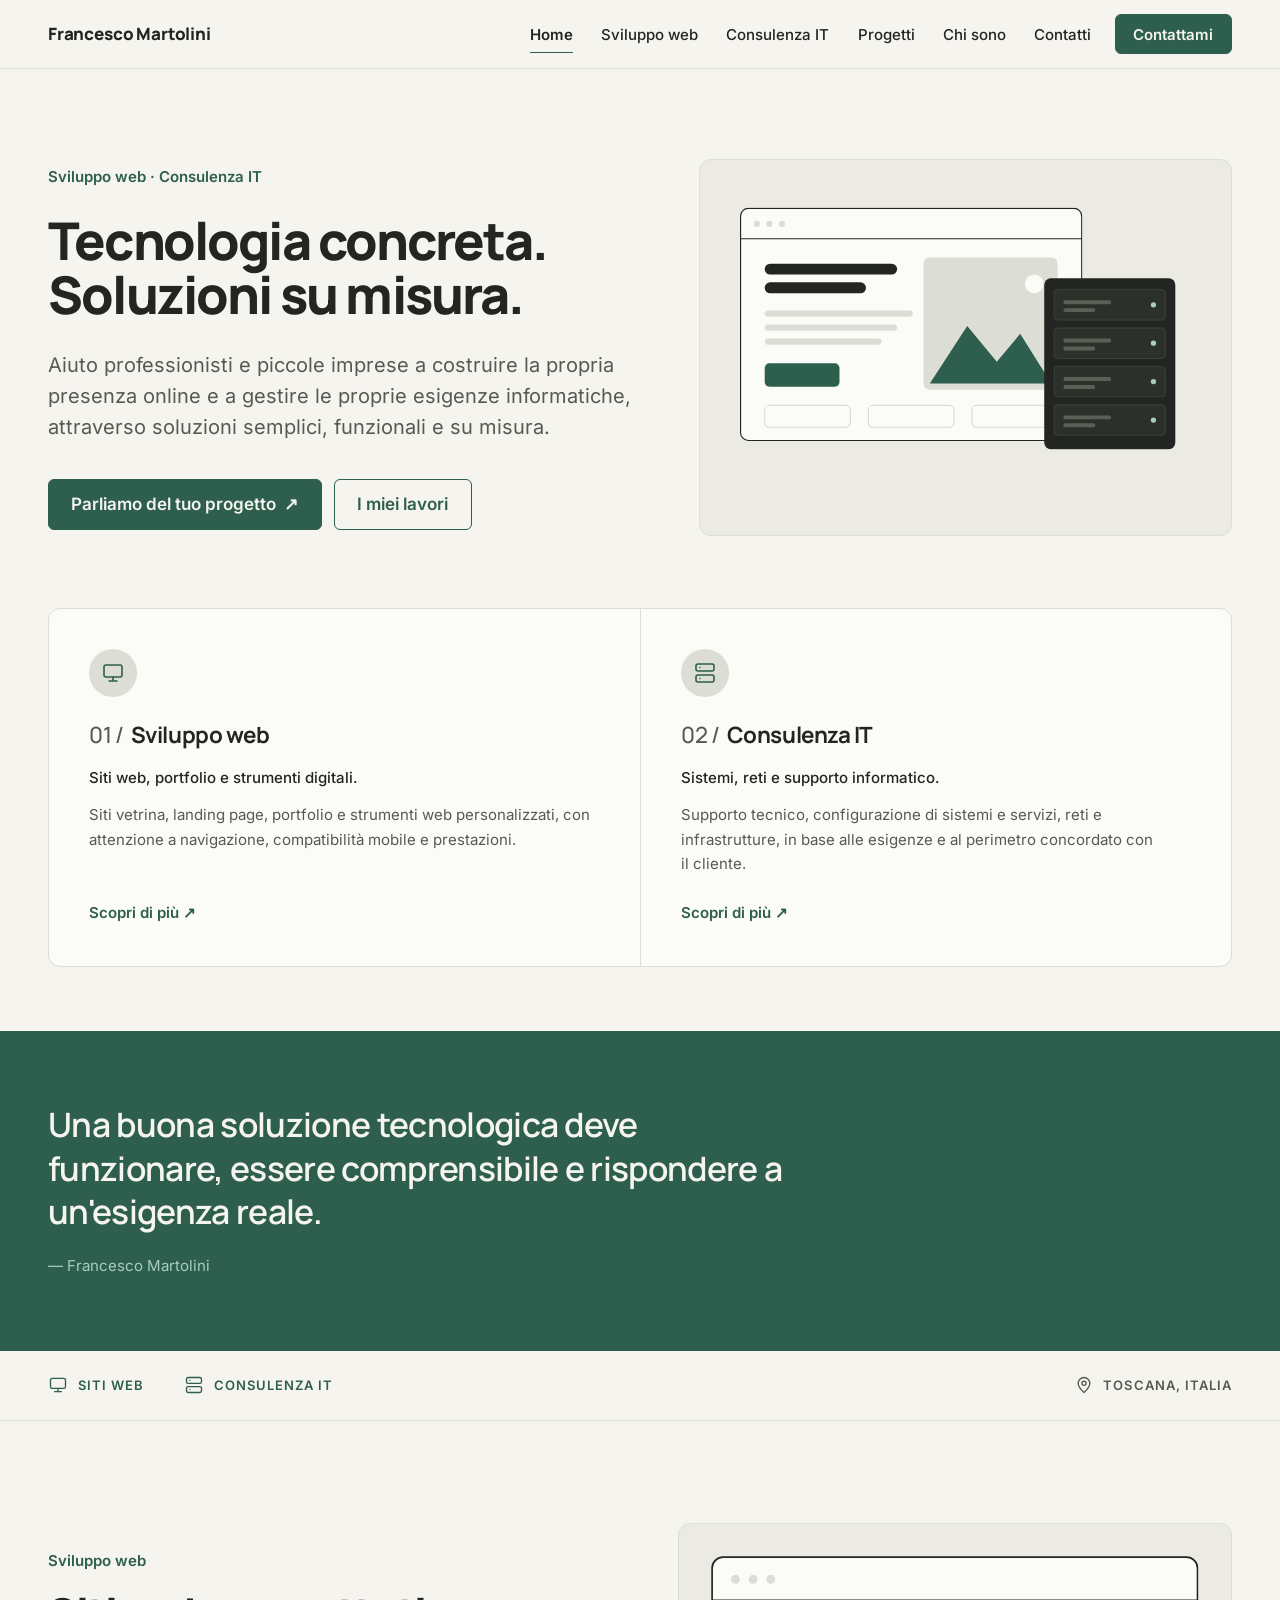
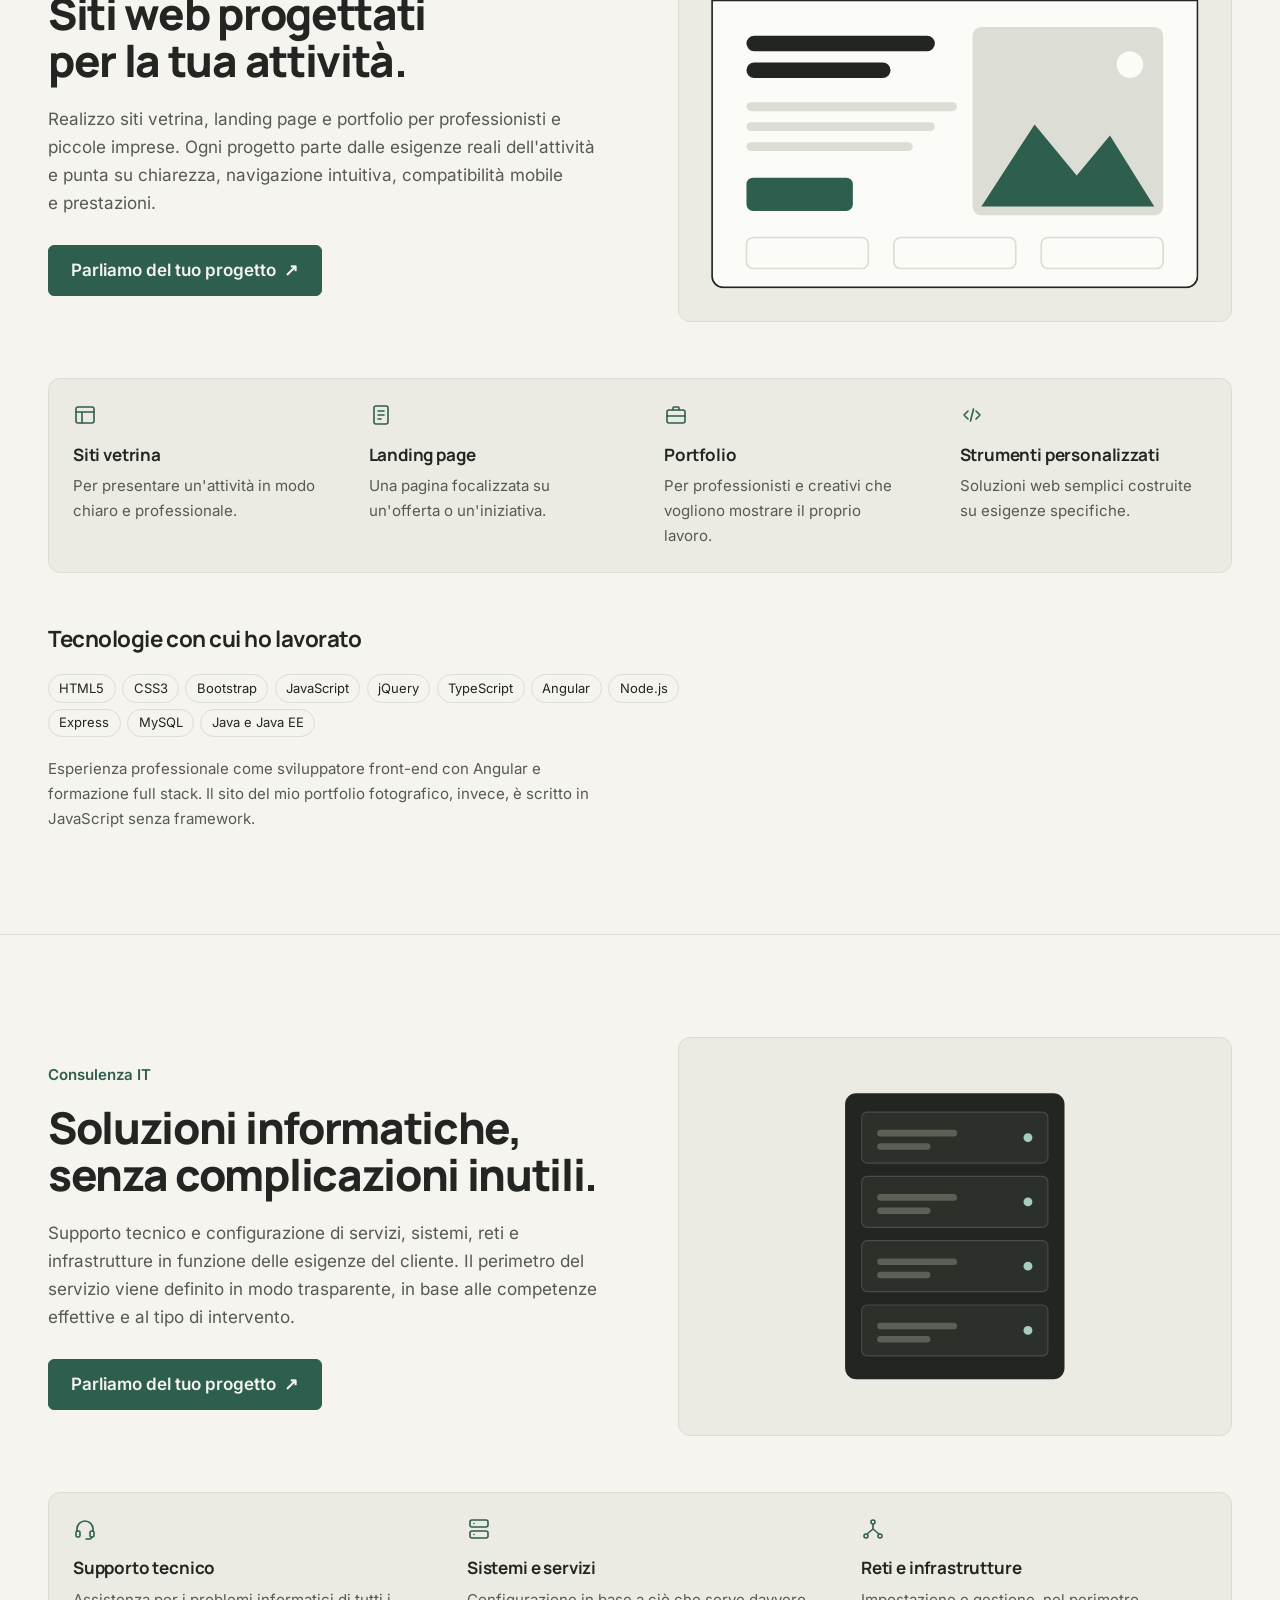
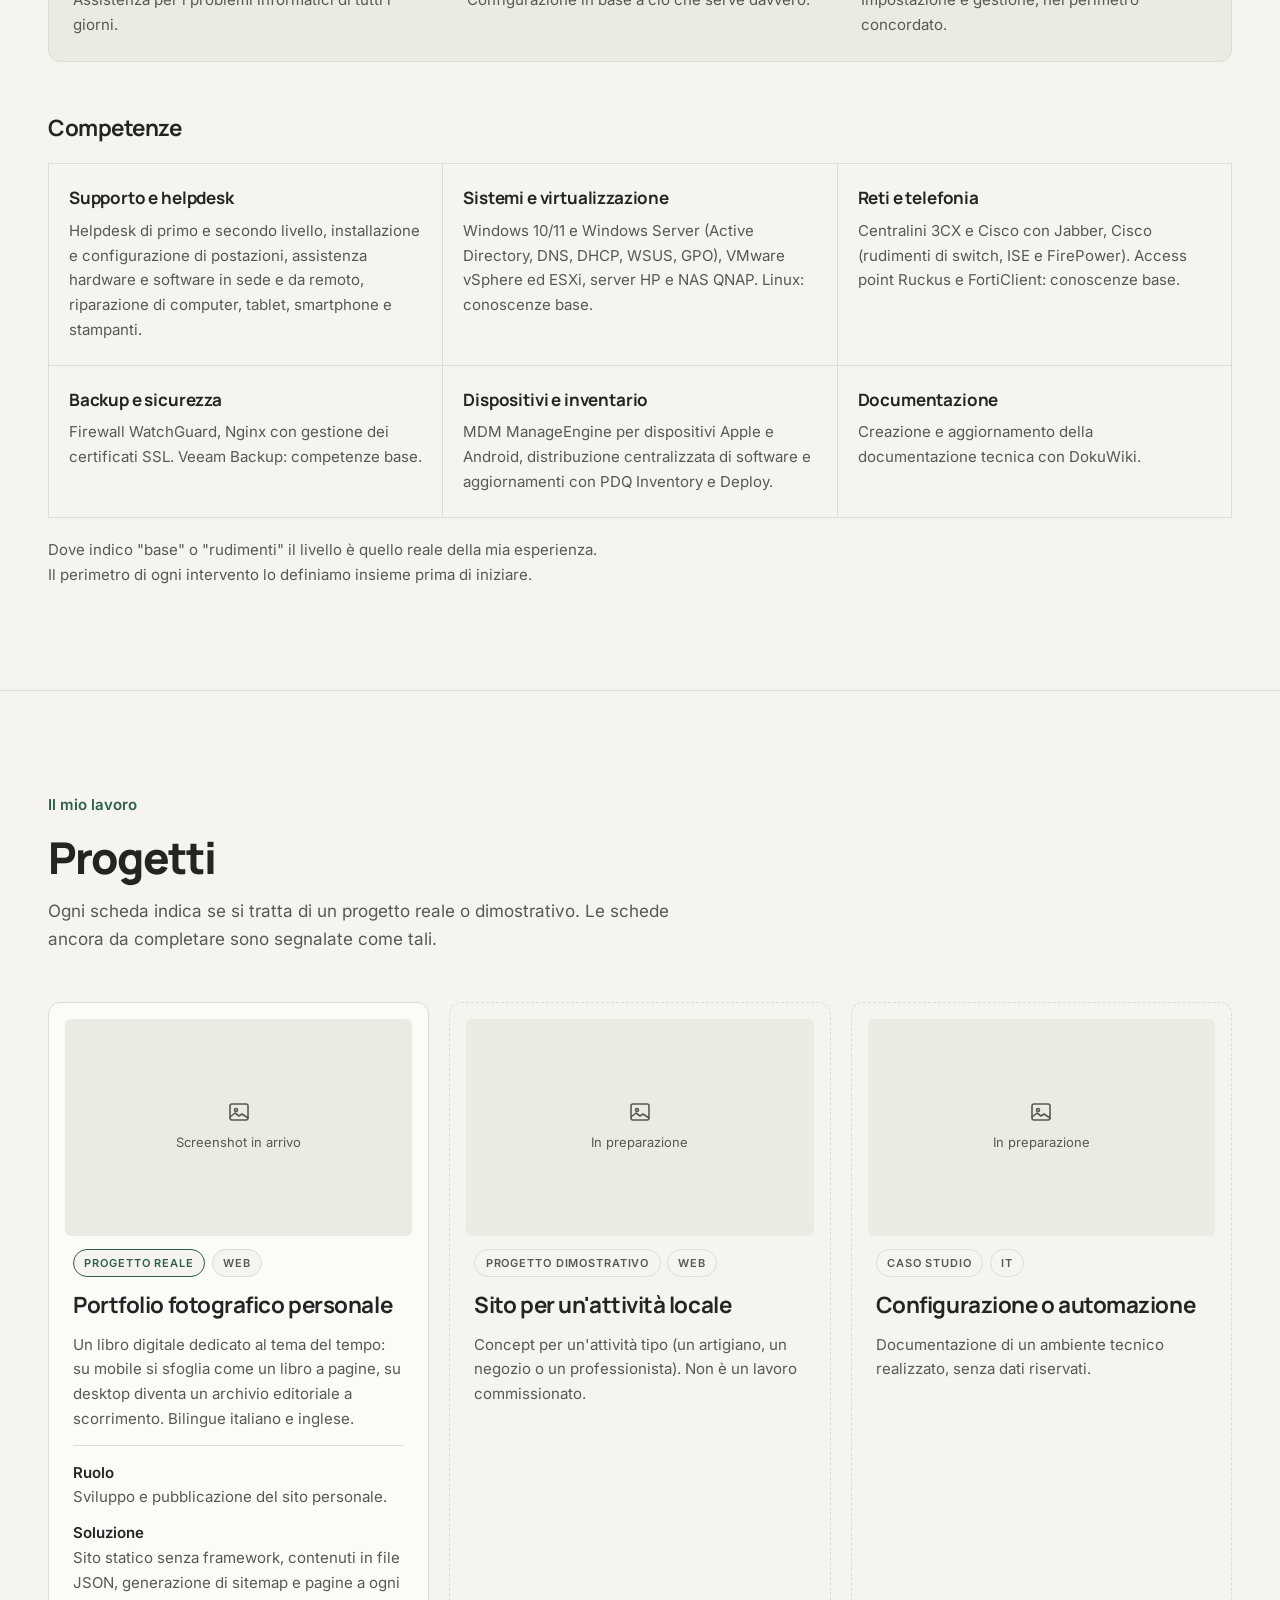
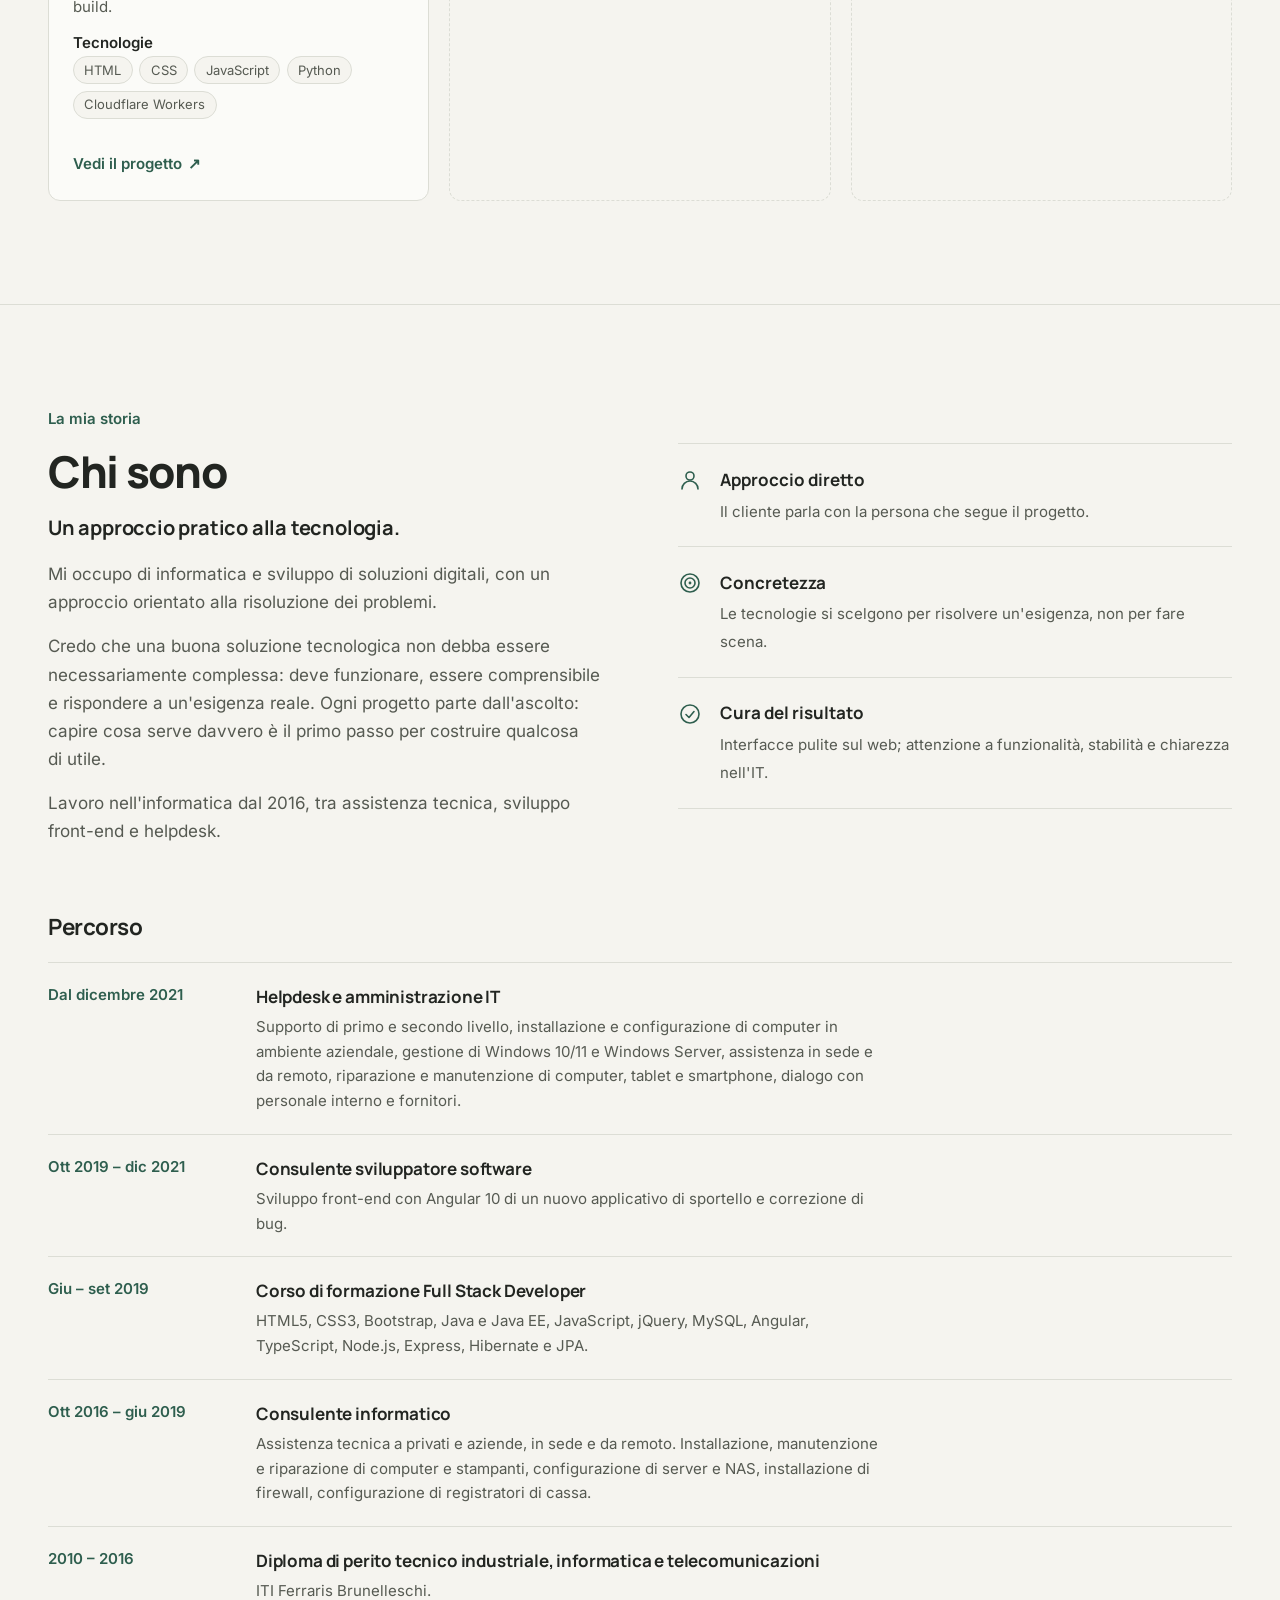
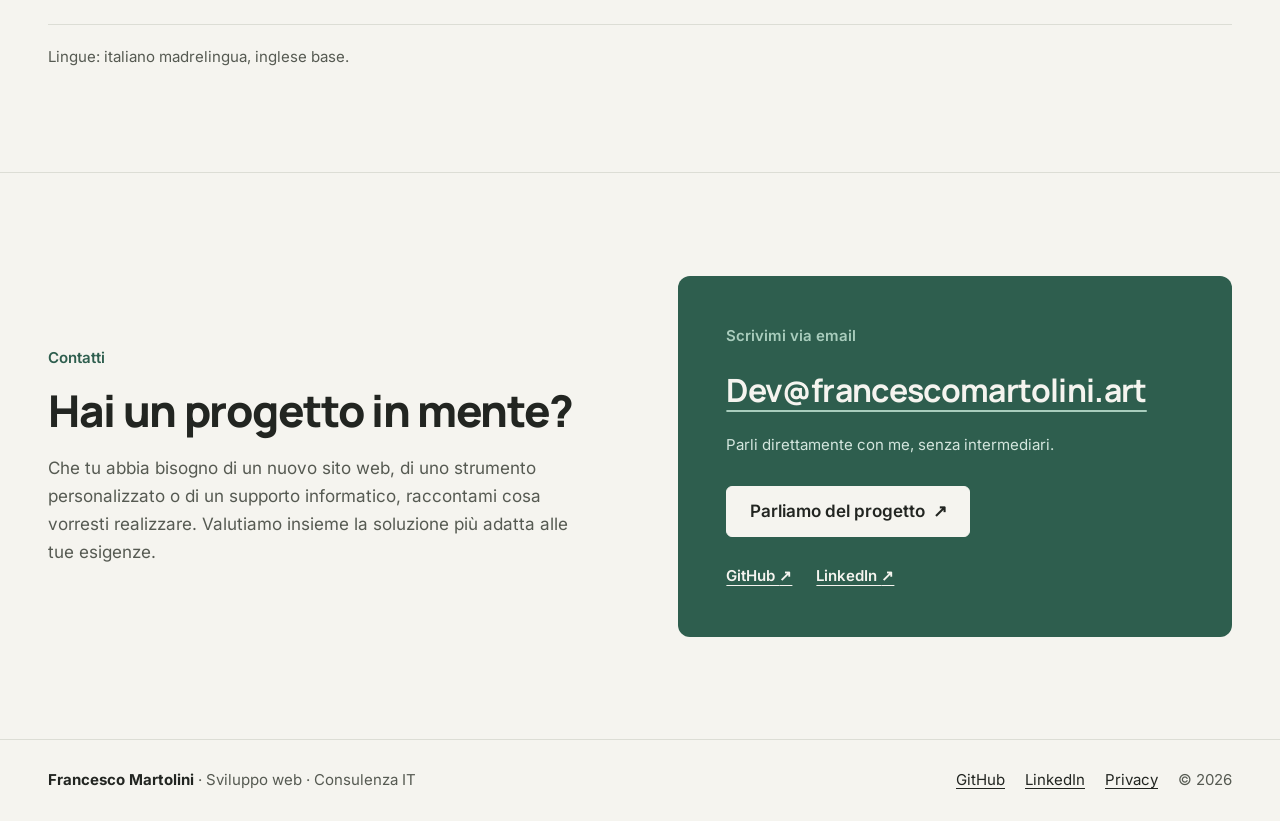
==== commit 4c542c14: "integrazione cve" ====
--- a/index.html
+++ b/index.html
@@ -188,6 +188,11 @@
           <li><svg class="icon" aria-hidden="true"><use href="#i-briefcase"/></svg><strong>Portfolio</strong><span>Per professionisti e creativi che vogliono mostrare il proprio lavoro.</span></li>
           <li><svg class="icon" aria-hidden="true"><use href="#i-code"/></svg><strong>Strumenti personalizzati</strong><span>Soluzioni web semplici costruite su esigenze specifiche.</span></li>
         </ul>
+        <div class="skills">
+          <h3>Tecnologie con cui ho lavorato</h3>
+          <p class="chips"><span>HTML5</span><span>CSS3</span><span>Bootstrap</span><span>JavaScript</span><span>jQuery</span><span>TypeScript</span><span>Angular</span><span>Node.js</span><span>Express</span><span>MySQL</span><span>Java e Java EE</span></p>
+          <p class="skills-note">Esperienza professionale come sviluppatore front-end con Angular e formazione full stack. Il sito del mio portfolio fotografico, invece, è scritto in JavaScript senza framework.</p>
+        </div>
       </div>
     </section>
 
@@ -211,6 +216,18 @@
           <li><svg class="icon" aria-hidden="true"><use href="#i-server"/></svg><strong>Sistemi e servizi</strong><span>Configurazione in base a ciò che serve davvero.</span></li>
           <li><svg class="icon" aria-hidden="true"><use href="#i-network"/></svg><strong>Reti e infrastrutture</strong><span>Impostazione e gestione, nel perimetro concordato.</span></li>
         </ul>
+        <div class="skills">
+          <h3>Competenze</h3>
+          <dl class="skill-grid">
+            <div><dt>Supporto e helpdesk</dt><dd>Helpdesk di primo e secondo livello, installazione e configurazione di postazioni, assistenza hardware e software in sede e da remoto, riparazione di computer, tablet, smartphone e stampanti.</dd></div>
+            <div><dt>Sistemi e virtualizzazione</dt><dd>Windows 10/11 e Windows Server (Active Directory, DNS, DHCP, WSUS, GPO), VMware vSphere ed ESXi, server HP e NAS QNAP. Linux: conoscenze base.</dd></div>
+            <div><dt>Reti e telefonia</dt><dd>Centralini 3CX e Cisco con Jabber, Cisco (rudimenti di switch, ISE e FirePower). Access point Ruckus e FortiClient: conoscenze base.</dd></div>
+            <div><dt>Backup e sicurezza</dt><dd>Firewall WatchGuard, Nginx con gestione dei certificati SSL. Veeam Backup: competenze base.</dd></div>
+            <div><dt>Dispositivi e inventario</dt><dd>MDM ManageEngine per dispositivi Apple e Android, distribuzione centralizzata di software e aggiornamenti con PDQ Inventory e Deploy.</dd></div>
+            <div><dt>Documentazione</dt><dd>Creazione e aggiornamento della documentazione tecnica con DokuWiki.</dd></div>
+          </dl>
+          <p class="skills-note">Dove indico "base" o "rudimenti" il livello è quello reale della mia esperienza. Il perimetro di ogni intervento lo definiamo insieme prima di iniziare.</p>
+        </div>
       </div>
     </section>
 
@@ -270,6 +287,7 @@
           <div class="prose">
             <p>Mi occupo di informatica e sviluppo di soluzioni digitali, con un approccio orientato alla risoluzione dei problemi.</p>
             <p>Credo che una buona soluzione tecnologica non debba essere necessariamente complessa: deve funzionare, essere comprensibile e rispondere a un'esigenza reale. Ogni progetto parte dall'ascolto: capire cosa serve davvero è il primo passo per costruire qualcosa di utile.</p>
+            <p>Lavoro nell'informatica dal 2016, tra assistenza tecnica, sviluppo front-end e helpdesk.</p>
           </div>
           <!--
             Se vuoi una foto personale o del tuo spazio di lavoro, aggiungila qui con un <figure>
@@ -281,6 +299,17 @@
           <li><svg class="icon" aria-hidden="true"><use href="#i-target"/></svg><div><strong>Concretezza</strong><span>Le tecnologie si scelgono per risolvere un'esigenza, non per fare scena.</span></div></li>
           <li><svg class="icon" aria-hidden="true"><use href="#i-check"/></svg><div><strong>Cura del risultato</strong><span>Interfacce pulite sul web; attenzione a funzionalità, stabilità e chiarezza nell'IT.</span></div></li>
         </ul>
+      </div>
+      <div class="wrap path">
+        <h3>Percorso</h3>
+        <ul class="timeline">
+          <li><span class="when">Dal dicembre 2021</span><div><strong>Helpdesk e amministrazione IT</strong><span>Supporto di primo e secondo livello, installazione e configurazione di computer in ambiente aziendale, gestione di Windows 10/11 e Windows Server, assistenza in sede e da remoto, riparazione e manutenzione di computer, tablet e smartphone, dialogo con personale interno e fornitori.</span></div></li>
+          <li><span class="when">Ott 2019 – dic 2021</span><div><strong>Consulente sviluppatore software</strong><span>Sviluppo front-end con Angular 10 di un nuovo applicativo di sportello e correzione di bug.</span></div></li>
+          <li><span class="when">Giu – set 2019</span><div><strong>Corso di formazione Full Stack Developer</strong><span>HTML5, CSS3, Bootstrap, Java e Java EE, JavaScript, jQuery, MySQL, Angular, TypeScript, Node.js, Express, Hibernate e JPA.</span></div></li>
+          <li><span class="when">Ott 2016 – giu 2019</span><div><strong>Consulente informatico</strong><span>Assistenza tecnica a privati e aziende, in sede e da remoto. Installazione, manutenzione e riparazione di computer e stampanti, configurazione di server e NAS, installazione di firewall, configurazione di registratori di cassa.</span></div></li>
+          <li><span class="when">2010 – 2016</span><div><strong>Diploma di perito tecnico industriale, informatica e telecomunicazioni</strong><span>ITI Ferraris Brunelleschi.</span></div></li>
+        </ul>
+        <p class="skills-note">Lingue: italiano madrelingua, inglese base.</p>
       </div>
     </section>
 
--- a/assets/css/style.css
+++ b/assets/css/style.css
@@ -778,6 +778,92 @@
   background: var(--avorio);
 }
 
+/* ---------- Competenze e percorso ---------- */
+
+.skills {
+  margin-top: clamp(2rem, 4vw, 3rem);
+}
+.skills h3,
+.path h3 {
+  font-size: var(--t-h3);
+  font-weight: 700;
+  letter-spacing: -0.02em;
+  margin-bottom: 1rem;
+}
+.skills .chips {
+  max-width: 62ch;
+}
+.skills-note {
+  margin-top: 1.25rem;
+  font-size: var(--t-sm);
+  color: var(--testo-secondario);
+  max-width: 62ch;
+}
+.skill-grid {
+  display: grid;
+  grid-template-columns: repeat(3, 1fr);
+  margin: 0;
+  border-top: 1px solid var(--grigio);
+  border-left: 1px solid var(--grigio);
+}
+.skill-grid > div {
+  padding: 1.25rem 1.25rem 1.4rem;
+  border-right: 1px solid var(--grigio);
+  border-bottom: 1px solid var(--grigio);
+}
+.skill-grid dt {
+  font-family: var(--font-titoli);
+  font-weight: 700;
+  letter-spacing: -0.01em;
+  margin-bottom: 0.4rem;
+}
+.skill-grid dd {
+  margin: 0;
+  font-size: var(--t-sm);
+  color: var(--testo-secondario);
+}
+@media (max-width: 62rem) {
+  .skill-grid { grid-template-columns: repeat(2, 1fr); }
+}
+@media (max-width: 42rem) {
+  .skill-grid { grid-template-columns: 1fr; }
+}
+
+.path {
+  margin-top: clamp(2.5rem, 5vw, 4rem);
+}
+.timeline {
+  border-top: 1px solid var(--grigio);
+}
+.timeline li {
+  display: grid;
+  grid-template-columns: 11rem 1fr;
+  gap: 0.5rem 2rem;
+  padding: 1.25rem 0;
+  border-bottom: 1px solid var(--grigio);
+}
+.timeline .when {
+  font-size: var(--t-sm);
+  font-weight: 600;
+  color: var(--verde);
+}
+.timeline strong {
+  display: block;
+  font-family: var(--font-titoli);
+  font-weight: 700;
+  letter-spacing: -0.01em;
+  margin-bottom: 0.25rem;
+}
+.timeline li div span {
+  font-size: var(--t-sm);
+  color: var(--testo-secondario);
+  display: block;
+  max-width: 70ch;
+}
+@media (max-width: 42rem) {
+  .timeline li { grid-template-columns: 1fr; }
+}
+
 /* ---------- Chi sono ---------- */
 
 .pillars {
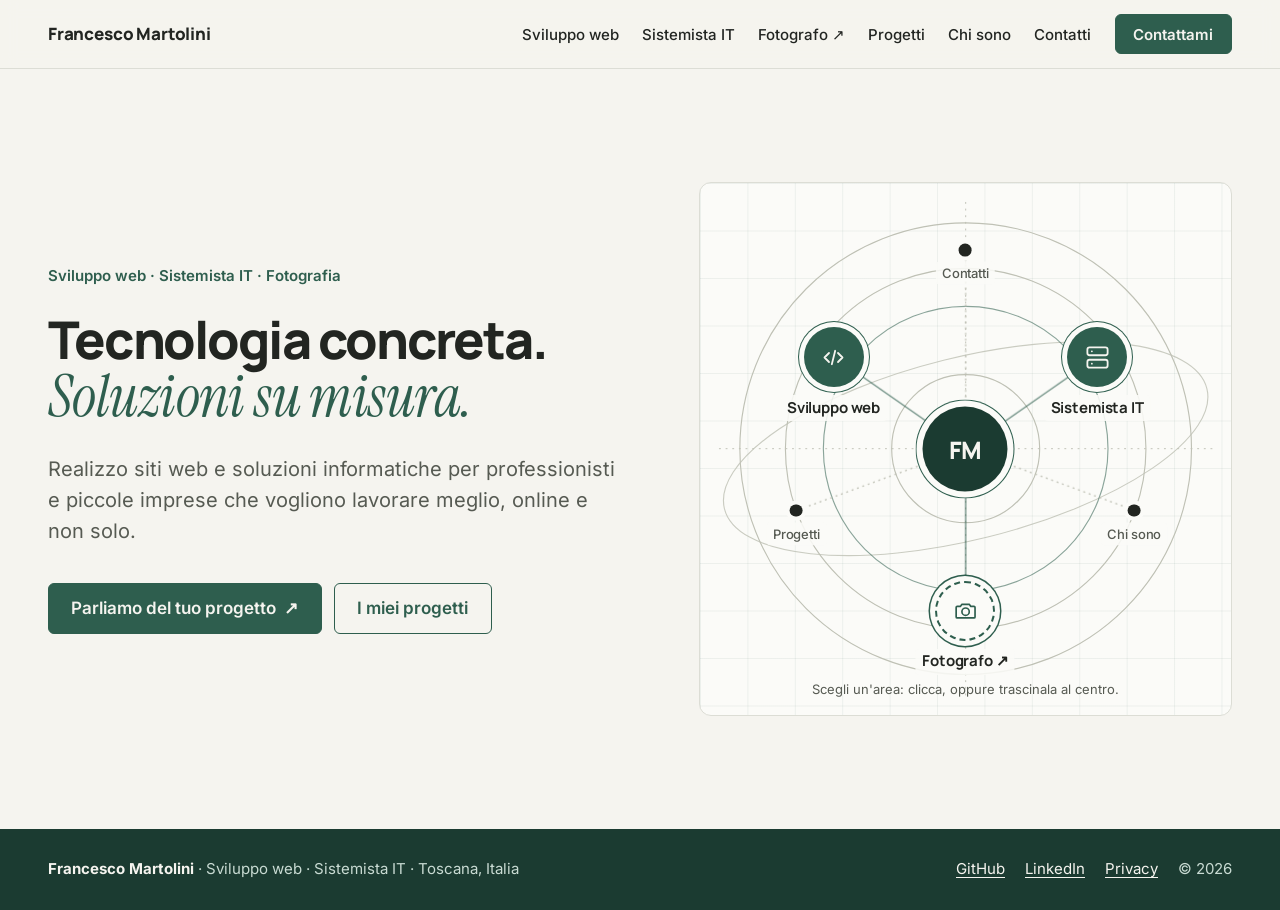
==== commit 75f3836d: "nuove aree" ====
--- a/index.html
+++ b/index.html
@@ -5,104 +5,46 @@
   <meta name="viewport" content="width=device-width, initial-scale=1">
 
   <title>Francesco Martolini — Sviluppo web e consulenza IT</title>
-  <meta name="description" content="Siti web e soluzioni informatiche per professionisti e piccole imprese. Sviluppo web e consulenza IT, con un approccio diretto e pratico.">
+  <meta name="description" content="Siti web e soluzioni informatiche per professionisti e piccole imprese. Sviluppo web, consulenza IT e fotografia.">
   <meta name="theme-color" content="#F5F4EF">
 
-  <!-- Open Graph -->
   <meta property="og:type" content="website">
   <meta property="og:locale" content="it_IT">
   <meta property="og:title" content="Francesco Martolini — Sviluppo web e consulenza IT">
-  <meta property="og:description" content="Siti web e soluzioni informatiche per professionisti e piccole imprese.">
+  <meta property="og:description" content="Siti web e soluzioni informatiche per professionisti e piccole imprese. Sviluppo web, consulenza IT e fotografia.">
   <meta property="og:image" content="assets/img/og.png">
   <meta property="og:image:alt" content="Francesco Martolini — Sviluppo web e consulenza IT">
   <meta name="twitter:card" content="summary_large_image">
   <!--
-    TODO dopo la scelta del dominio:
-    1. aggiungi <link rel="canonical" href="https://TUO-DOMINIO/">
-    2. aggiungi <meta property="og:url" content="https://TUO-DOMINIO/">
-    3. rendi assoluto il percorso di og:image (https://TUO-DOMINIO/assets/img/og.png)
-    4. aggiungi sitemap.xml e la riga Sitemap in robots.txt
+    TODO dopo la scelta del dominio (da ripetere in ogni pagina .html):
+    canonical, og:url, og:image con percorso assoluto, sitemap.xml e riga Sitemap in robots.txt.
   -->
 
   <link rel="icon" href="assets/img/favicon.svg" type="image/svg+xml">
-
   <link rel="preload" href="assets/fonts/manrope-latin-var.woff2" as="font" type="font/woff2" crossorigin>
   <link rel="preload" href="assets/fonts/inter-latin-var.woff2" as="font" type="font/woff2" crossorigin>
   <link rel="stylesheet" href="assets/css/style.css">
   <script src="assets/js/main.js"></script>
 </head>
-<body>
-  <!-- Icone (stile linea) e illustrazioni riutilizzabili -->
-  <svg width="0" height="0" style="position:absolute" aria-hidden="true" focusable="false">
-    <defs>
-      <symbol id="i-monitor" viewBox="0 0 24 24"><rect x="3" y="4" width="18" height="12" rx="2"/><path d="M8 20h8M12 16v4"/></symbol>
-      <symbol id="i-server" viewBox="0 0 24 24"><rect x="3" y="3" width="18" height="7" rx="2"/><rect x="3" y="14" width="18" height="7" rx="2"/><path d="M7 6.5h.01M7 17.5h.01"/></symbol>
-      <symbol id="i-layout" viewBox="0 0 24 24"><rect x="3" y="4" width="18" height="16" rx="2"/><path d="M3 9h18M9 9v11"/></symbol>
-      <symbol id="i-page" viewBox="0 0 24 24"><rect x="5" y="3" width="14" height="18" rx="2"/><path d="M9 8h6M9 12h6M9 16h3"/></symbol>
-      <symbol id="i-briefcase" viewBox="0 0 24 24"><rect x="3" y="7" width="18" height="13" rx="2"/><path d="M9 7V5a1 1 0 0 1 1-1h4a1 1 0 0 1 1 1v2M3 13h18"/></symbol>
-      <symbol id="i-code" viewBox="0 0 24 24"><path d="M8 8l-4 4 4 4M16 8l4 4-4 4M13.5 6l-3 12"/></symbol>
-      <symbol id="i-network" viewBox="0 0 24 24"><circle cx="12" cy="5" r="2"/><circle cx="5" cy="19" r="2"/><circle cx="19" cy="19" r="2"/><path d="M12 7v5m0 0-6 5m6-5 6 5"/></symbol>
-      <symbol id="i-support" viewBox="0 0 24 24"><path d="M4 14v-2a8 8 0 0 1 16 0v2"/><rect x="3" y="14" width="4" height="6" rx="1.5"/><rect x="17" y="14" width="4" height="6" rx="1.5"/><path d="M19 20a3 3 0 0 1-3 2h-3"/></symbol>
-      <symbol id="i-person" viewBox="0 0 24 24"><circle cx="12" cy="8" r="4"/><path d="M4 21a8 8 0 0 1 16 0"/></symbol>
-      <symbol id="i-target" viewBox="0 0 24 24"><circle cx="12" cy="12" r="9"/><circle cx="12" cy="12" r="5"/><circle cx="12" cy="12" r=".6"/></symbol>
-      <symbol id="i-check" viewBox="0 0 24 24"><circle cx="12" cy="12" r="9"/><path d="M8 12.5l3 3 5-6"/></symbol>
-      <symbol id="i-pin" viewBox="0 0 24 24"><path d="M12 21s-7-6.2-7-11a7 7 0 0 1 14 0c0 4.8-7 11-7 11z"/><circle cx="12" cy="10" r="2.5"/></symbol>
-      <symbol id="i-image" viewBox="0 0 24 24"><rect x="3" y="4" width="18" height="16" rx="2"/><circle cx="9" cy="10" r="1.5"/><path d="M3 17l5-4 4 3 3-2 6 4"/></symbol>
-
-      <!-- Illustrazione: finestra di browser stilizzata (non è uno screenshot di un lavoro reale) -->
-      <symbol id="art-browser" viewBox="0 0 440 300">
-        <rect x="1" y="1" width="438" height="298" rx="10" class="a-surface a-stroke"/>
-        <path d="M1 40h438" class="a-stroke"/>
-        <circle cx="22" cy="21" r="4" class="a-grey"/><circle cx="38" cy="21" r="4" class="a-grey"/><circle cx="54" cy="21" r="4" class="a-grey"/>
-        <rect x="32" y="72" width="170" height="14" rx="7" class="a-ink"/>
-        <rect x="32" y="96" width="130" height="14" rx="7" class="a-ink"/>
-        <rect x="32" y="132" width="190" height="8" rx="4" class="a-grey"/>
-        <rect x="32" y="150" width="170" height="8" rx="4" class="a-grey"/>
-        <rect x="32" y="168" width="150" height="8" rx="4" class="a-grey"/>
-        <rect x="32" y="200" width="96" height="30" rx="6" class="a-green"/>
-        <rect x="236" y="64" width="172" height="170" rx="8" class="a-grey"/>
-        <polygon points="244,226 292,152 330,198 360,162 400,226" class="a-green"/>
-        <circle cx="378" cy="98" r="12" class="a-surface"/>
-        <rect x="32" y="254" width="110" height="28" rx="6" class="a-stroke a-nofill"/>
-        <rect x="165" y="254" width="110" height="28" rx="6" class="a-stroke a-nofill"/>
-        <rect x="298" y="254" width="110" height="28" rx="6" class="a-stroke a-nofill"/>
-      </symbol>
-      <!-- Illustrazione: rack stilizzato -->
-      <symbol id="art-rack" viewBox="0 0 200 260">
-        <rect x="1" y="1" width="198" height="258" rx="10" class="a-ink"/>
-        <g class="a-unit">
-          <rect x="16" y="18" width="168" height="46" rx="5"/><rect x="16" y="76" width="168" height="46" rx="5"/>
-          <rect x="16" y="134" width="168" height="46" rx="5"/><rect x="16" y="192" width="168" height="46" rx="5"/>
-        </g>
-        <g class="a-bar">
-          <rect x="30" y="34" width="72" height="6" rx="3"/><rect x="30" y="46" width="48" height="6" rx="3"/>
-          <rect x="30" y="92" width="72" height="6" rx="3"/><rect x="30" y="104" width="48" height="6" rx="3"/>
-          <rect x="30" y="150" width="72" height="6" rx="3"/><rect x="30" y="162" width="48" height="6" rx="3"/>
-          <rect x="30" y="208" width="72" height="6" rx="3"/><rect x="30" y="220" width="48" height="6" rx="3"/>
-        </g>
-        <g class="a-led"><circle cx="166" cy="41" r="4"/><circle cx="166" cy="99" r="4"/><circle cx="166" cy="157" r="4"/><circle cx="166" cy="215" r="4"/></g>
-      </symbol>
-    </defs>
-  </svg>
-
+<body class="home">
   <a class="skip-link" href="#contenuto">Vai al contenuto</a>
 
   <header class="site-header">
     <div class="wrap">
-      <a class="brand" href="#top" aria-label="Francesco Martolini, torna all'inizio">Francesco Martolini</a>
+      <a class="brand" href="index.html" aria-label="Francesco Martolini, torna alla home">Francesco Martolini</a>
 
       <nav class="site-nav" id="menu" aria-label="Principale">
         <ul class="nav-list">
-          <li><a href="#top">Home</a></li>
-          <li><a href="#sviluppo-web">Sviluppo web</a></li>
-          <li><a href="#consulenza-it">Consulenza IT</a></li>
-          <li><a href="#progetti">Progetti</a></li>
-          <li><a href="#chi-sono">Chi sono</a></li>
-          <li><a href="#contatti">Contatti</a></li>
+          <li><a href="sviluppo-web.html">Sviluppo web</a></li>
+          <li><a href="consulenza-it.html">Sistemista IT</a></li>
+          <li><a href="https://francescomartolini.art" target="_blank" rel="noopener">Fotografo <span aria-hidden="true">↗</span><span class="visually-hidden"> (apre il sito fotografico)</span></a></li>
+          <li><a href="progetti.html">Progetti</a></li>
+          <li><a href="chi-sono.html">Chi sono</a></li>
+          <li><a href="contatti.html">Contatti</a></li>
         </ul>
       </nav>
 
-      <a class="btn btn-primary btn-sm header-cta" href="#contatti">Contattami</a>
+      <a class="btn btn-primary btn-sm header-cta" href="contatti.html">Contattami</a>
       <button class="nav-toggle" type="button" aria-expanded="false" aria-controls="menu" aria-label="Apri il menu">
         <span class="bars" aria-hidden="true"></span>
       </button>
@@ -110,235 +52,61 @@
   </header>
 
   <main id="contenuto">
-    <!-- ===================== HOME ===================== -->
     <section class="hero wrap" id="top" aria-labelledby="titolo-hero">
       <div class="hero-text">
-        <p class="kicker">Sviluppo web · Consulenza IT</p>
-        <h1 id="titolo-hero"><span>Tecnologia concreta.</span> <span>Soluzioni su misura.</span></h1>
-        <p class="hero-lead">Aiuto professionisti e piccole imprese a costruire la propria presenza online e a gestire le proprie esigenze informatiche, attraverso soluzioni semplici, funzionali e su misura.</p>
+        <p class="kicker">Sviluppo web · Sistemista IT · Fotografia</p>
+        <h1 id="titolo-hero"><span>Tecnologia concreta.</span> <span class="serif">Soluzioni su misura.</span></h1>
+        <p class="hero-lead">Realizzo siti web e soluzioni informatiche per professionisti e piccole imprese che vogliono lavorare meglio, online e non solo.</p>
         <div class="hero-cta">
-          <a class="btn btn-primary" href="#contatti">Parliamo del tuo progetto <span class="arrow" aria-hidden="true">↗</span></a>
-          <a class="btn btn-secondary" href="#progetti">I miei lavori</a>
+          <a class="btn btn-primary" href="contatti.html">Parliamo del tuo progetto <span class="arrow" aria-hidden="true">↗</span></a>
+          <a class="btn btn-secondary" href="progetti.html">I miei progetti</a>
         </div>
       </div>
 
-      <div class="hero-art figure" aria-hidden="true">
-        <svg viewBox="0 0 600 400" focusable="false">
-          <use href="#art-browser" x="10" y="20" width="440" height="300"/>
-          <use href="#art-rack" x="400" y="110" width="170" height="221"/>
+      <!-- Schema delle aree: ogni nodo è un link. Su desktop si può anche trascinare verso il centro. -->
+      <div class="schema" role="group" aria-label="Le mie aree: scegline una">
+        <svg class="schema-art" viewBox="0 0 560 560" aria-hidden="true" focusable="false">
+          <g class="s-axes"><path d="M280 20V540M20 280H540"/></g>
+          <ellipse class="s-ring s-orbit" cx="280" cy="280" rx="262" ry="96" transform="rotate(-14 280 280)" pathLength="1"/>
+          <circle class="s-ring s-r4" cx="280" cy="280" r="238" pathLength="1"/>
+          <circle class="s-ring s-r3" cx="280" cy="280" r="190" pathLength="1"/>
+          <circle class="s-ring s-r2" cx="280" cy="280" r="150" pathLength="1"/>
+          <circle class="s-ring s-r1" cx="280" cy="280" r="78" pathLength="1"/>
+          <g class="s-lines">
+            <line data-line="web" x1="280" y1="280" x2="141" y2="183"/>
+            <line data-line="it" x1="280" y1="280" x2="419" y2="183"/>
+            <line data-line="foto" x1="280" y1="280" x2="280" y2="450"/>
+            <line class="s-minor" data-line="contatti" x1="280" y1="280" x2="280" y2="70"/>
+            <line class="s-minor" data-line="progetti" x1="280" y1="280" x2="102" y2="345"/>
+            <line class="s-minor" data-line="chi" x1="280" y1="280" x2="458" y2="345"/>
+          </g>
         </svg>
+
+        <div class="node-center" aria-hidden="true"><span>FM</span></div>
+
+        <a class="node node-main" data-node="web" href="sviluppo-web.html" draggable="false" style="--x:25.2%;--y:32.7%">
+          <span class="dot"><svg class="icon" aria-hidden="true"><use href="assets/img/sprite.svg#i-code"/></svg></span><span class="label">Sviluppo web</span>
+        </a>
+        <a class="node node-main" data-node="it" href="consulenza-it.html" draggable="false" style="--x:74.8%;--y:32.7%">
+          <span class="dot"><svg class="icon" aria-hidden="true"><use href="assets/img/sprite.svg#i-server"/></svg></span><span class="label">Sistemista IT</span>
+        </a>
+        <a class="node node-main node-ext" data-node="foto" href="https://francescomartolini.art" target="_blank" rel="noopener" draggable="false" style="--x:50%;--y:80.4%">
+          <span class="dot"><svg class="icon" aria-hidden="true"><use href="assets/img/sprite.svg#i-camera"/></svg></span><span class="label">Fotografo <span aria-hidden="true">↗</span><span class="visually-hidden"> (apre il sito fotografico)</span></span>
+        </a>
+
+        <a class="node node-minor" data-node="contatti" href="contatti.html" draggable="false" style="--x:50%;--y:12.5%"><span class="dot"></span><span class="label">Contatti</span></a>
+        <a class="node node-minor" data-node="progetti" href="progetti.html" draggable="false" style="--x:18.2%;--y:61.6%"><span class="dot"></span><span class="label">Progetti</span></a>
+        <a class="node node-minor" data-node="chi" href="chi-sono.html" draggable="false" style="--x:81.8%;--y:61.6%"><span class="dot"></span><span class="label">Chi sono</span></a>
+
+        <p class="schema-hint" aria-hidden="true">Scegli un'area: clicca, oppure trascinala al centro.</p>
       </div>
     </section>
 
-    <section class="wrap services" aria-label="Aree di servizio">
-      <div class="services-split">
-        <a class="service" href="#sviluppo-web">
-          <span class="icon-badge"><svg class="icon" aria-hidden="true"><use href="#i-monitor"/></svg></span>
-          <h2><span class="num">01 /</span> Sviluppo web</h2>
-          <p class="sub">Siti web, portfolio e strumenti digitali.</p>
-          <p>Siti vetrina, landing page, portfolio e strumenti web personalizzati, con attenzione a navigazione, compatibilità mobile e prestazioni.</p>
-          <span class="go">Scopri di più <span class="arrow" aria-hidden="true">↗</span></span>
-        </a>
-        <a class="service" href="#consulenza-it">
-          <span class="icon-badge"><svg class="icon" aria-hidden="true"><use href="#i-server"/></svg></span>
-          <h2><span class="num">02 /</span> Consulenza IT</h2>
-          <p class="sub">Sistemi, reti e supporto informatico.</p>
-          <p>Supporto tecnico, configurazione di sistemi e servizi, reti e infrastrutture, in base alle esigenze e al perimetro concordato con il cliente.</p>
-          <span class="go">Scopri di più <span class="arrow" aria-hidden="true">↗</span></span>
-        </a>
-      </div>
-    </section>
-
-    <!-- Citazione: frase tratta dal testo "Chi sono" -->
-    <section class="quote-band" aria-label="Approccio">
-      <div class="wrap">
-        <blockquote>
-          <p>Una buona soluzione tecnologica deve funzionare, essere comprensibile e rispondere a un'esigenza reale.</p>
-          <footer>Francesco Martolini</footer>
-        </blockquote>
-      </div>
-    </section>
-
-    <section class="wrap strip" aria-label="Ambiti">
-      <ul>
-        <li><svg class="icon" aria-hidden="true"><use href="#i-monitor"/></svg>Siti web</li>
-        <li><svg class="icon" aria-hidden="true"><use href="#i-server"/></svg>Consulenza IT</li>
-        <li class="where"><svg class="icon" aria-hidden="true"><use href="#i-pin"/></svg>Toscana, Italia</li>
-      </ul>
-    </section>
-
-    <!-- ===================== SVILUPPO WEB ===================== -->
-    <section class="section" id="sviluppo-web" aria-labelledby="titolo-web">
-      <div class="wrap">
-        <div class="split">
-          <div>
-            <p class="section-label">Sviluppo web</p>
-            <h2 id="titolo-web">Siti web progettati per la tua attività.</h2>
-            <p class="lead">Realizzo siti vetrina, landing page e portfolio per professionisti e piccole imprese. Ogni progetto parte dalle esigenze reali dell'attività e punta su chiarezza, navigazione intuitiva, compatibilità mobile e prestazioni.</p>
-            <p class="cta-row"><a class="btn btn-primary" href="#contatti">Parliamo del tuo progetto <span class="arrow" aria-hidden="true">↗</span></a></p>
-          </div>
-          <div class="figure" aria-hidden="true">
-            <svg viewBox="0 0 440 300" focusable="false"><use href="#art-browser" width="440" height="300"/></svg>
-          </div>
-        </div>
-
-        <ul class="features cols-4">
-          <li><svg class="icon" aria-hidden="true"><use href="#i-layout"/></svg><strong>Siti vetrina</strong><span>Per presentare un'attività in modo chiaro e professionale.</span></li>
-          <li><svg class="icon" aria-hidden="true"><use href="#i-page"/></svg><strong>Landing page</strong><span>Una pagina focalizzata su un'offerta o un'iniziativa.</span></li>
-          <li><svg class="icon" aria-hidden="true"><use href="#i-briefcase"/></svg><strong>Portfolio</strong><span>Per professionisti e creativi che vogliono mostrare il proprio lavoro.</span></li>
-          <li><svg class="icon" aria-hidden="true"><use href="#i-code"/></svg><strong>Strumenti personalizzati</strong><span>Soluzioni web semplici costruite su esigenze specifiche.</span></li>
-        </ul>
-        <div class="skills">
-          <h3>Tecnologie con cui ho lavorato</h3>
-          <p class="chips"><span>HTML5</span><span>CSS3</span><span>Bootstrap</span><span>JavaScript</span><span>jQuery</span><span>TypeScript</span><span>Angular</span><span>Node.js</span><span>Express</span><span>MySQL</span><span>Java e Java EE</span></p>
-          <p class="skills-note">Esperienza professionale come sviluppatore front-end con Angular e formazione full stack. Il sito del mio portfolio fotografico, invece, è scritto in JavaScript senza framework.</p>
-        </div>
-      </div>
-    </section>
-
-    <!-- ===================== CONSULENZA IT ===================== -->
-    <section class="section" id="consulenza-it" aria-labelledby="titolo-it">
-      <div class="wrap">
-        <div class="split">
-          <div>
-            <p class="section-label">Consulenza IT</p>
-            <h2 id="titolo-it">Soluzioni informatiche, senza complicazioni inutili.</h2>
-            <p class="lead">Supporto tecnico e configurazione di servizi, sistemi, reti e infrastrutture in funzione delle esigenze del cliente. Il perimetro del servizio viene definito in modo trasparente, in base alle competenze effettive e al tipo di intervento.</p>
-            <p class="cta-row"><a class="btn btn-primary" href="#contatti">Parliamo del tuo progetto <span class="arrow" aria-hidden="true">↗</span></a></p>
-          </div>
-          <div class="figure" aria-hidden="true">
-            <svg viewBox="0 0 440 300" focusable="false"><use href="#art-rack" x="120" y="20" width="200" height="260"/></svg>
-          </div>
-        </div>
-
-        <ul class="features cols-3">
-          <li><svg class="icon" aria-hidden="true"><use href="#i-support"/></svg><strong>Supporto tecnico</strong><span>Assistenza per i problemi informatici di tutti i giorni.</span></li>
-          <li><svg class="icon" aria-hidden="true"><use href="#i-server"/></svg><strong>Sistemi e servizi</strong><span>Configurazione in base a ciò che serve davvero.</span></li>
-          <li><svg class="icon" aria-hidden="true"><use href="#i-network"/></svg><strong>Reti e infrastrutture</strong><span>Impostazione e gestione, nel perimetro concordato.</span></li>
-        </ul>
-        <div class="skills">
-          <h3>Competenze</h3>
-          <dl class="skill-grid">
-            <div><dt>Supporto e helpdesk</dt><dd>Helpdesk di primo e secondo livello, installazione e configurazione di postazioni, assistenza hardware e software in sede e da remoto, riparazione di computer, tablet, smartphone e stampanti.</dd></div>
-            <div><dt>Sistemi e virtualizzazione</dt><dd>Windows 10/11 e Windows Server (Active Directory, DNS, DHCP, WSUS, GPO), VMware vSphere ed ESXi, server HP e NAS QNAP. Linux: conoscenze base.</dd></div>
-            <div><dt>Reti e telefonia</dt><dd>Centralini 3CX e Cisco con Jabber, Cisco (rudimenti di switch, ISE e FirePower). Access point Ruckus e FortiClient: conoscenze base.</dd></div>
-            <div><dt>Backup e sicurezza</dt><dd>Firewall WatchGuard, Nginx con gestione dei certificati SSL. Veeam Backup: competenze base.</dd></div>
-            <div><dt>Dispositivi e inventario</dt><dd>MDM ManageEngine per dispositivi Apple e Android, distribuzione centralizzata di software e aggiornamenti con PDQ Inventory e Deploy.</dd></div>
-            <div><dt>Documentazione</dt><dd>Creazione e aggiornamento della documentazione tecnica con DokuWiki.</dd></div>
-          </dl>
-          <p class="skills-note">Dove indico "base" o "rudimenti" il livello è quello reale della mia esperienza. Il perimetro di ogni intervento lo definiamo insieme prima di iniziare.</p>
-        </div>
-      </div>
-    </section>
-
-    <!-- ===================== PROGETTI ===================== -->
-    <section class="section" id="progetti" aria-labelledby="titolo-progetti">
-      <div class="wrap">
-        <div class="projects-head">
-          <p class="section-label">Il mio lavoro</p>
-          <h2 id="titolo-progetti">Progetti</h2>
-          <p>Ogni scheda indica se si tratta di un progetto reale o dimostrativo. Le schede ancora da completare sono segnalate come tali.</p>
-        </div>
-
-        <div class="projects-grid">
-          <!--
-            Scheda 01: testo ricavato dal README pubblico del repository.
-            Da fare: verificare che "Ruolo" rispecchi il tuo contributo (es. aggiungere progettazione grafica)
-            e sostituire .thumb con uno screenshot reale (vedi README del progetto).
-          -->
-          <article class="project">
-            <div class="thumb"><svg class="icon" aria-hidden="true"><use href="#i-image"/></svg><span>Screenshot in arrivo</span></div>
-            <p class="project-tags"><span class="tag tag-verde">Progetto reale</span><span class="tag">Web</span></p>
-            <h3>Portfolio fotografico personale</h3>
-            <p>Un libro digitale dedicato al tema del tempo: su mobile si sfoglia come un libro a pagine, su desktop diventa un archivio editoriale a scorrimento. Bilingue italiano e inglese.</p>
-            <dl class="project-meta">
-              <dt>Ruolo</dt><dd>Sviluppo e pubblicazione del sito personale.</dd>
-              <dt>Soluzione</dt><dd>Sito statico senza framework, contenuti in file JSON, generazione di sitemap e pagine a ogni build.</dd>
-              <dt>Tecnologie</dt>
-              <dd class="chips"><span>HTML</span><span>CSS</span><span>JavaScript</span><span>Python</span><span>Cloudflare Workers</span></dd>
-            </dl>
-            <p class="project-link"><a class="link-arrow" href="https://francescomartolini.art" target="_blank" rel="noopener">Vedi il progetto <span class="arrow" aria-hidden="true">↗</span></a></p>
-          </article>
-
-          <article class="project is-pending">
-            <div class="thumb"><svg class="icon" aria-hidden="true"><use href="#i-image"/></svg><span>In preparazione</span></div>
-            <p class="project-tags"><span class="tag">Progetto dimostrativo</span><span class="tag">Web</span></p>
-            <h3>Sito per un'attività locale</h3>
-            <p>Concept per un'attività tipo (un artigiano, un negozio o un professionista). Non è un lavoro commissionato.</p>
-          </article>
-
-          <article class="project is-pending">
-            <div class="thumb"><svg class="icon" aria-hidden="true"><use href="#i-image"/></svg><span>In preparazione</span></div>
-            <p class="project-tags"><span class="tag">Caso studio</span><span class="tag">IT</span></p>
-            <h3>Configurazione o automazione</h3>
-            <p>Documentazione di un ambiente tecnico realizzato, senza dati riservati.</p>
-          </article>
-        </div>
-      </div>
-    </section>
-
-    <!-- ===================== CHI SONO ===================== -->
-    <section class="section" id="chi-sono" aria-labelledby="titolo-chi">
-      <div class="wrap split">
-        <div>
-          <p class="section-label">La mia storia</p>
-          <h2 id="titolo-chi">Chi sono</h2>
-          <p class="lead-strong">Un approccio pratico alla tecnologia.</p>
-          <div class="prose">
-            <p>Mi occupo di informatica e sviluppo di soluzioni digitali, con un approccio orientato alla risoluzione dei problemi.</p>
-            <p>Credo che una buona soluzione tecnologica non debba essere necessariamente complessa: deve funzionare, essere comprensibile e rispondere a un'esigenza reale. Ogni progetto parte dall'ascolto: capire cosa serve davvero è il primo passo per costruire qualcosa di utile.</p>
-            <p>Lavoro nell'informatica dal 2016, tra assistenza tecnica, sviluppo front-end e helpdesk.</p>
-          </div>
-          <!--
-            Se vuoi una foto personale o del tuo spazio di lavoro, aggiungila qui con un <figure>
-            (vedi README). Usa solo immagini tue.
-          -->
-        </div>
-        <ul class="pillars">
-          <li><svg class="icon" aria-hidden="true"><use href="#i-person"/></svg><div><strong>Approccio diretto</strong><span>Il cliente parla con la persona che segue il progetto.</span></div></li>
-          <li><svg class="icon" aria-hidden="true"><use href="#i-target"/></svg><div><strong>Concretezza</strong><span>Le tecnologie si scelgono per risolvere un'esigenza, non per fare scena.</span></div></li>
-          <li><svg class="icon" aria-hidden="true"><use href="#i-check"/></svg><div><strong>Cura del risultato</strong><span>Interfacce pulite sul web; attenzione a funzionalità, stabilità e chiarezza nell'IT.</span></div></li>
-        </ul>
-      </div>
-      <div class="wrap path">
-        <h3>Percorso</h3>
-        <ul class="timeline">
-          <li><span class="when">Dal dicembre 2021</span><div><strong>Helpdesk e amministrazione IT</strong><span>Supporto di primo e secondo livello, installazione e configurazione di computer in ambiente aziendale, gestione di Windows 10/11 e Windows Server, assistenza in sede e da remoto, riparazione e manutenzione di computer, tablet e smartphone, dialogo con personale interno e fornitori.</span></div></li>
-          <li><span class="when">Ott 2019 – dic 2021</span><div><strong>Consulente sviluppatore software</strong><span>Sviluppo front-end con Angular 10 di un nuovo applicativo di sportello e correzione di bug.</span></div></li>
-          <li><span class="when">Giu – set 2019</span><div><strong>Corso di formazione Full Stack Developer</strong><span>HTML5, CSS3, Bootstrap, Java e Java EE, JavaScript, jQuery, MySQL, Angular, TypeScript, Node.js, Express, Hibernate e JPA.</span></div></li>
-          <li><span class="when">Ott 2016 – giu 2019</span><div><strong>Consulente informatico</strong><span>Assistenza tecnica a privati e aziende, in sede e da remoto. Installazione, manutenzione e riparazione di computer e stampanti, configurazione di server e NAS, installazione di firewall, configurazione di registratori di cassa.</span></div></li>
-          <li><span class="when">2010 – 2016</span><div><strong>Diploma di perito tecnico industriale, informatica e telecomunicazioni</strong><span>ITI Ferraris Brunelleschi.</span></div></li>
-        </ul>
-        <p class="skills-note">Lingue: italiano madrelingua, inglese base.</p>
-      </div>
-    </section>
-
-    <!-- ===================== CONTATTI ===================== -->
-    <section class="section" id="contatti" aria-labelledby="titolo-contatti">
-      <div class="wrap split">
-        <div>
-          <p class="section-label">Contatti</p>
-          <h2 id="titolo-contatti">Hai un progetto in mente?</h2>
-          <p class="lead">Che tu abbia bisogno di un nuovo sito web, di uno strumento personalizzato o di un supporto informatico, raccontami cosa vorresti realizzare. Valutiamo insieme la soluzione più adatta alle tue esigenze.</p>
-        </div>
-
-        <div class="contact-card">
-          <p class="contact-label">Scrivimi via email</p>
-          <a class="contact-mail" href="mailto:Dev@francescomartolini.art">Dev@francescomartolini.art</a>
-          <p class="contact-note">Parli direttamente con me, senza intermediari.</p>
-          <a class="btn btn-light" href="mailto:Dev@francescomartolini.art?subject=Nuovo%20progetto">Parliamo del progetto <span class="arrow" aria-hidden="true">↗</span></a>
-          <ul class="contact-links">
-            <li><a href="https://github.com/FrancescoMartolini" target="_blank" rel="noopener">GitHub <span class="arrow" aria-hidden="true">↗</span></a></li>
-            <li><a href="https://it.linkedin.com/in/francescomartolini" target="_blank" rel="noopener">LinkedIn <span class="arrow" aria-hidden="true">↗</span></a></li>
-          </ul>
-        </div>
-      </div>
-    </section>
   </main>
 
   <footer class="site-footer">
     <div class="wrap">
-      <span><strong>Francesco Martolini</strong> · Sviluppo web · Consulenza IT</span>
+      <span><strong>Francesco Martolini</strong> · Sviluppo web · Sistemista IT · Toscana, Italia</span>
       <span class="footer-links"><a href="https://github.com/FrancescoMartolini" target="_blank" rel="noopener">GitHub</a> <a href="https://it.linkedin.com/in/francescomartolini" target="_blank" rel="noopener">LinkedIn</a> <a href="privacy.html">Privacy</a> <span>© 2026</span></span>
     </div>
   </footer>
--- a/assets/css/style.css
+++ b/assets/css/style.css
@@ -18,6 +18,14 @@
   font-display: swap;
 }
 
+@font-face {
+  font-family: "Instrument Serif";
+  src: url("../fonts/instrument-serif-latin-italic.woff2") format("woff2");
+  font-weight: 400;
+  font-style: italic;
+  font-display: swap;
+}
+
 :root {
   /* Palette del brief */
   --avorio: #f5f4ef;
@@ -33,6 +41,9 @@
   --verde-chiaro: #a9cdbd; /* testo/dettagli su fondo verde o grafite */
 
   --font-titoli: "Manrope", "Helvetica Neue", Arial, sans-serif;
+  --font-serif: "Instrument Serif", Georgia, "Times New Roman", serif;
+  --verde-profondo: #1b3b31; /* menu mobile e footer */
+  --linea: #bfc1b5; /* linee dello schema */
   --font-testo: "Inter", "Helvetica Neue", Arial, sans-serif;
 
   --t-xs: 0.8125rem;
@@ -216,7 +227,7 @@
 
 .nav-list {
   display: flex;
-  gap: clamp(1rem, 2.2vw, 2rem);
+  gap: clamp(0.9rem, 1.8vw, 1.75rem);
   align-items: center;
 }
 .nav-list a {
@@ -232,7 +243,7 @@
   color: var(--grafite);
   border-bottom-color: var(--verde);
 }
-.nav-list a[aria-current="true"] {
+.nav-list a[aria-current] {
   border-bottom-color: var(--verde);
   font-weight: 600;
 }
@@ -286,8 +297,7 @@
     left: 0;
     right: 0;
     top: 100%;
-    background: var(--avorio);
-    border-bottom: 1px solid var(--grigio);
+    background: var(--verde-profondo);
     display: none;
   }
   .js .site-nav.is-open {
@@ -302,8 +312,14 @@
   .js .nav-list a {
     display: block;
     padding: 0.85rem 0;
-    border-bottom: 1px solid var(--grigio);
+    border-bottom: 1px solid rgba(245, 244, 239, 0.18);
     font-size: var(--t-base);
+    color: var(--avorio);
+  }
+  .js .nav-list a:hover,
+  .js .nav-list a[aria-current] {
+    color: #fff;
+    border-bottom-color: var(--verde-chiaro);
   }
   /* Senza JavaScript: il menu va a capo sotto il nome */
   .site-header .wrap {
@@ -407,6 +423,15 @@
 .hero h1 span {
   display: block;
 }
+.hero h1 .serif {
+  font-family: var(--font-serif);
+  font-style: italic;
+  font-weight: 400;
+  color: var(--verde);
+  letter-spacing: -0.01em;
+  font-size: 1.12em;
+  line-height: 1;
+}
 
 .hero-lead {
   font-size: var(--t-lg);
@@ -430,13 +455,13 @@
 }
 .services-split {
   display: grid;
-  grid-template-columns: 1fr 1fr;
+  grid-template-columns: repeat(3, 1fr);
   background: var(--superficie);
   border: 1px solid var(--grigio);
   border-radius: var(--raggio-lg);
   overflow: hidden;
 }
-@media (max-width: 48rem) {
+@media (max-width: 56rem) {
   .services-split {
     grid-template-columns: 1fr;
   }
@@ -454,7 +479,7 @@
 .service + .service {
   border-left: 1px solid var(--grigio);
 }
-@media (max-width: 48rem) {
+@media (max-width: 56rem) {
   .service + .service {
     border-left: 0;
     border-top: 1px solid var(--grigio);
@@ -579,11 +604,17 @@
   }
 }
 
+.section h1,
 .section h2 {
   font-size: var(--t-h2);
   font-weight: 800;
   line-height: 1.08;
   letter-spacing: -0.03em;
+}
+
+.section.first {
+  border-top: 0;
+  padding-top: clamp(2rem, 5vw, 3.5rem);
 }
 
 .section-label {
@@ -950,9 +981,9 @@
 /* ---------- Footer ---------- */
 
 .site-footer {
-  border-top: 1px solid var(--grigio);
-  font-size: var(--t-sm);
-  color: var(--testo-secondario);
+  background: var(--verde-profondo);
+  font-size: var(--t-sm);
+  color: #c9dbd3;
 }
 .site-footer .wrap {
   display: flex;
@@ -967,10 +998,16 @@
   gap: 0.25rem 1.25rem;
 }
 .site-footer a {
-  color: var(--grafite);
+  color: var(--avorio);
+}
+.site-footer a:hover {
+  color: #fff;
+}
+.site-footer :focus-visible {
+  outline-color: var(--verde-chiaro);
 }
 .site-footer strong {
-  color: var(--grafite);
+  color: var(--avorio);
 }
 
 /* ---------- Pagina privacy ---------- */
@@ -993,3 +1030,554 @@
 .legal p + p {
   margin-top: 0.9rem;
 }
+
+
+/* ==========================================================================
+   Schema delle aree (hero)
+   ========================================================================== */
+
+.visually-hidden {
+  position: absolute;
+  width: 1px;
+  height: 1px;
+  overflow: hidden;
+  clip: rect(0 0 0 0);
+  white-space: nowrap;
+}
+
+.schema {
+  position: relative;
+  width: 100%;
+  max-width: 34rem;
+  margin-inline: auto;
+  aspect-ratio: 1;
+  border: 1px solid var(--grigio);
+  border-radius: var(--raggio-lg);
+  background-color: var(--superficie);
+  background-image:
+    linear-gradient(to right, rgba(46, 94, 78, 0.07) 1px, transparent 1px),
+    linear-gradient(to bottom, rgba(46, 94, 78, 0.07) 1px, transparent 1px);
+  background-size: 8.9286% 8.9286%; /* griglia 50 px su 560 */
+  touch-action: manipulation;
+}
+
+.schema-art {
+  position: absolute;
+  inset: 0;
+  width: 100%;
+  height: 100%;
+  overflow: hidden;
+  border-radius: inherit;
+}
+.s-axes path {
+  stroke: var(--linea);
+  stroke-width: 1;
+  stroke-dasharray: 2 5;
+  fill: none;
+}
+.s-ring {
+  fill: none;
+  stroke: var(--linea);
+  stroke-width: 1.2;
+}
+.s-r2 { stroke: var(--verde); opacity: 0.55; }
+.s-r4 { stroke-dasharray: 3 6; }
+.s-orbit { opacity: 0.8; }
+.s-lines line {
+  stroke: var(--verde);
+  stroke-width: 1.4;
+  transition: stroke-width 0.2s, opacity 0.2s;
+  opacity: 0.7;
+}
+.s-lines .s-minor {
+  stroke: var(--linea);
+  stroke-dasharray: 2 4;
+  opacity: 1;
+}
+.s-lines line.is-hidden {
+  opacity: 0;
+}
+.s-lines line.is-on {
+  stroke: var(--verde);
+  stroke-width: 2.6;
+  stroke-dasharray: none;
+  opacity: 1;
+}
+
+/* Tracciamento delle linee all'apertura (solo con JS e senza riduzione del movimento) */
+@media (prefers-reduced-motion: no-preference) {
+  .js .s-ring {
+    stroke-dasharray: 1;
+    stroke-dashoffset: 1;
+    animation: s-draw 1.8s cubic-bezier(0.3, 0.1, 0.2, 1) forwards;
+  }
+  .js .s-r4 { stroke-dasharray: 1; }
+  .js .s-r3 { animation-delay: 0.15s; }
+  .js .s-r2 { animation-delay: 0.3s; }
+  .js .s-r1 { animation-delay: 0.45s; }
+  .js .s-orbit { animation-delay: 0.6s; }
+  .js .s-lines line { animation: s-fade 0.8s 1.1s both; }
+  .js .node,
+  .js .node-center { animation: s-fade 0.6s 1.2s both; }
+}
+@keyframes s-draw {
+  to { stroke-dashoffset: 0; }
+}
+@keyframes s-fade {
+  from { opacity: 0; }
+}
+
+/* Nodo centrale: sono io */
+.node-center {
+  position: absolute;
+  left: 50%;
+  top: 50%;
+  width: 16%;
+  aspect-ratio: 1;
+  transform: translate(-50%, -50%);
+  display: grid;
+  place-items: center;
+  border-radius: 50%;
+  background: var(--verde-profondo);
+  color: var(--avorio);
+  font-family: var(--font-titoli);
+  font-weight: 800;
+  font-size: clamp(0.95rem, 0.6rem + 1.6vw, 1.5rem);
+  letter-spacing: -0.02em;
+  box-shadow: 0 0 0 6px var(--superficie), 0 0 0 7px var(--verde);
+  transition: box-shadow 0.2s, transform 0.2s;
+}
+.schema.is-dragging .node-center {
+  box-shadow: 0 0 0 6px var(--superficie), 0 0 0 8px var(--verde), 0 0 0 20px rgba(46, 94, 78, 0.14);
+}
+.schema.is-ready .node-center {
+  transform: translate(-50%, -50%) scale(1.1);
+  box-shadow: 0 0 0 6px var(--superficie), 0 0 0 9px var(--verde), 0 0 0 26px rgba(46, 94, 78, 0.26);
+}
+
+/* Nodi */
+.node {
+  position: absolute;
+  left: var(--x);
+  top: var(--y);
+  transform: translate(calc(-50% + var(--dx, 0px)), calc(-50% + var(--dy, 0px)));
+  display: block;
+  text-decoration: none;
+  color: var(--grafite);
+  transition: transform 0.35s cubic-bezier(0.3, 0.1, 0.2, 1);
+  z-index: 2;
+}
+.node.is-dragging {
+  transition: none;
+  z-index: 5;
+  cursor: grabbing;
+}
+.node .label {
+  position: absolute;
+  top: calc(100% + 0.5rem);
+  left: 50%;
+  transform: translateX(-50%);
+  white-space: nowrap;
+  font-family: var(--font-titoli);
+  font-weight: 700;
+  font-size: var(--t-sm);
+  letter-spacing: -0.01em;
+  background: color-mix(in srgb, var(--superficie) 88%, transparent);
+  padding: 0.05rem 0.4rem;
+  border-radius: 4px;
+}
+.node-main .dot {
+  display: grid;
+  place-items: center;
+  width: clamp(2.75rem, 11vw, 3.75rem);
+  aspect-ratio: 1;
+  border-radius: 50%;
+  background: var(--verde);
+  color: var(--avorio);
+  box-shadow: 0 0 0 5px var(--superficie), 0 0 0 6px var(--verde);
+  cursor: grab;
+  transition: background-color 0.15s, box-shadow 0.15s;
+}
+.node-main .dot .icon {
+  width: 45%;
+  height: 45%;
+}
+.node-main:hover .dot,
+.node-main:focus-visible .dot {
+  background: var(--verde-profondo);
+  box-shadow: 0 0 0 5px var(--superficie), 0 0 0 8px var(--verde);
+}
+.node-main:focus-visible {
+  outline: none;
+}
+.node-main:focus-visible .dot,
+.node-minor:focus-visible .dot {
+  outline: 3px solid var(--grafite);
+  outline-offset: 7px;
+}
+/* Area esterna: contorno invece del pieno */
+.node-ext .dot {
+  background: var(--superficie);
+  color: var(--verde);
+  box-shadow: 0 0 0 5px var(--superficie), 0 0 0 6.5px var(--verde);
+  border: 2px dashed var(--verde);
+}
+.node-ext:hover .dot,
+.node-ext:focus-visible .dot {
+  background: var(--verde);
+  color: var(--avorio);
+  border-style: solid;
+}
+
+.node-minor .dot {
+  display: block;
+  position: relative;
+  width: 0.8rem;
+  height: 0.8rem;
+  border-radius: 50%;
+  background: var(--grafite);
+  box-shadow: 0 0 0 4px var(--superficie);
+  transition: background-color 0.15s, transform 0.15s;
+}
+.node-minor .dot::before { /* area di tocco più ampia */
+  content: "";
+  position: absolute;
+  inset: -0.8rem;
+}
+.node-minor .label {
+  font-family: var(--font-testo);
+  font-weight: 500;
+  font-size: var(--t-xs);
+  top: calc(100% + 0.35rem);
+  color: var(--testo-secondario);
+}
+.node-minor:hover .dot,
+.node-minor:focus-visible .dot {
+  background: var(--verde);
+  transform: scale(1.35);
+}
+.node-minor:hover .label {
+  color: var(--grafite);
+}
+
+.schema-hint {
+  position: absolute;
+  left: 0;
+  right: 0;
+  bottom: 0.9rem;
+  margin: 0 auto;
+  text-align: center;
+  font-size: var(--t-xs);
+  color: var(--testo-secondario);
+  display: none;
+}
+@media (hover: hover) and (pointer: fine) {
+  .js .schema-hint { display: block; }
+}
+.schema.is-dragging .schema-hint {
+  color: var(--verde);
+  font-weight: 600;
+}
+
+@media (max-width: 36rem) {
+  .node .label { font-size: 0.8125rem; }
+  .node-minor .label { font-size: 0.75rem; }
+}
+
+
+/* ==========================================================================
+   Struttura a pagine
+   ========================================================================== */
+
+.crumbs {
+  font-size: var(--t-sm);
+  color: var(--testo-secondario);
+  margin-bottom: clamp(1.5rem, 3vw, 2.25rem);
+}
+.crumbs a {
+  color: var(--testo-secondario);
+}
+.crumbs a:hover {
+  color: var(--verde);
+}
+.crumbs span[aria-hidden] {
+  margin-inline: 0.35rem;
+}
+
+/* Home: lo schema occupa lo spazio sotto l'header */
+.home .hero {
+  min-height: calc(100svh - var(--header-h) - 4.5rem);
+  padding-block: clamp(1.5rem, 4vw, 3rem);
+}
+.home .schema {
+  max-width: min(38rem, calc(100svh - var(--header-h) - 9rem));
+  min-width: min(100%, 22rem);
+}
+@media (max-width: 52rem) {
+  .home .schema {
+    max-width: 34rem;
+  }
+}
+
+.cta-row {
+  display: flex;
+  flex-wrap: wrap;
+  gap: 0.75rem;
+}
+
+.services-split.cols-2 {
+  grid-template-columns: repeat(2, 1fr);
+}
+@media (max-width: 56rem) {
+  .services-split.cols-2 {
+    grid-template-columns: 1fr;
+  }
+}
+.next {
+  padding-bottom: clamp(3rem, 7vw, 5rem);
+}
+.next .section-label {
+  margin-bottom: 1rem;
+}
+
+/* Filtri della pagina Progetti (visibili solo con JavaScript) */
+.filters {
+  display: none;
+  gap: 0.5rem;
+  margin-bottom: 1.5rem;
+}
+.js .filters {
+  display: flex;
+}
+.filters button {
+  font: inherit;
+  font-size: var(--t-sm);
+  font-weight: 600;
+  padding: 0.55rem 1.1rem;
+  border-radius: 999px;
+  border: 1px solid var(--grigio);
+  background: transparent;
+  color: var(--grafite);
+  cursor: pointer;
+  transition: background-color 0.15s, color 0.15s, border-color 0.15s;
+}
+.filters button:hover {
+  border-color: var(--verde);
+}
+.filters button[aria-pressed="true"] {
+  background: var(--verde);
+  border-color: var(--verde);
+  color: var(--avorio);
+}
+.projects-grid[data-filter="web"] .project:not([data-area~="web"]),
+.projects-grid[data-filter="it"] .project:not([data-area~="it"]) {
+  display: none;
+}
+
+/* ==========================================================================
+   Documentazione tecnica (casi studio IT)
+   ========================================================================== */
+
+.doc-head {
+  align-items: start;
+}
+.doc-head h1 {
+  margin-top: 1.25rem;
+}
+.need {
+  margin-top: 1.75rem;
+  background: var(--superficie);
+  border: 1px solid var(--grigio);
+  border-left: 3px solid var(--verde);
+  border-radius: var(--raggio-lg);
+  padding: 1.25rem 1.5rem 1.4rem;
+}
+.need-label {
+  font-size: var(--t-sm);
+  font-weight: 600;
+  color: var(--verde);
+  margin-bottom: 0.4rem;
+}
+.need p + p {
+  margin-top: 0.6rem;
+}
+.need-note {
+  font-size: var(--t-sm);
+  color: var(--testo-secondario);
+}
+
+/* Riquadri per screenshot e schemi */
+.shot {
+  margin: 0;
+}
+.shot-slot {
+  aspect-ratio: 16 / 9;
+  display: flex;
+  flex-direction: column;
+  align-items: center;
+  justify-content: center;
+  gap: 0.5rem;
+  background: var(--velo);
+  border: 1px dashed var(--linea);
+  border-radius: var(--raggio-lg);
+  color: var(--testo-secondario);
+  font-size: var(--t-xs);
+  overflow: hidden;
+}
+.shot-slot img {
+  width: 100%;
+  height: 100%;
+  object-fit: cover;
+}
+.shot-schema .shot-slot {
+  aspect-ratio: 4 / 3;
+}
+.shot figcaption {
+  margin-top: 0.6rem;
+  font-size: var(--t-sm);
+  color: var(--testo-secondario);
+}
+
+/* Testi suggeriti da sostituire: cercali con class="tpl" */
+.tpl {
+  font-style: italic;
+  color: var(--testo-secondario);
+  border-bottom: 1px dashed var(--linea);
+}
+
+.doc-meta {
+  display: grid;
+  grid-template-columns: repeat(4, 1fr);
+  margin: clamp(2rem, 4vw, 3rem) 0 0;
+  border-top: 1px solid var(--grigio);
+  border-bottom: 1px solid var(--grigio);
+}
+.doc-meta > div {
+  padding: 1.1rem 1.25rem 1.2rem 0;
+}
+.doc-meta dt {
+  font-family: var(--font-titoli);
+  font-weight: 700;
+  font-size: var(--t-sm);
+  margin-bottom: 0.35rem;
+}
+.doc-meta dd {
+  margin: 0;
+  font-size: var(--t-sm);
+  color: var(--testo-secondario);
+}
+@media (max-width: 62rem) {
+  .doc-meta { grid-template-columns: repeat(2, 1fr); }
+}
+@media (max-width: 36rem) {
+  .doc-meta { grid-template-columns: 1fr; }
+  .doc-meta > div { border-bottom: 1px solid var(--grigio); }
+  .doc-meta > div:last-child { border-bottom: 0; }
+}
+
+/* I tre macro step */
+.macro {
+  list-style: none;
+  counter-reset: step;
+  display: grid;
+  gap: clamp(2.5rem, 5vw, 3.5rem);
+  margin-top: 0.5rem;
+}
+.macro-step {
+  counter-increment: step;
+  position: relative;
+  padding-left: 4.5rem;
+  max-width: 54rem;
+}
+.macro-step::before {
+  content: counter(step);
+  position: absolute;
+  left: 0;
+  top: 0;
+  width: 3rem;
+  height: 3rem;
+  display: grid;
+  place-items: center;
+  border-radius: 50%;
+  background: var(--verde);
+  color: var(--avorio);
+  font-family: var(--font-titoli);
+  font-weight: 800;
+  font-size: 1.25rem;
+}
+.macro-step:not(:last-child)::after {
+  content: "";
+  position: absolute;
+  left: 1.5rem;
+  top: 3.5rem;
+  bottom: calc(-1 * clamp(2.5rem, 5vw, 3.5rem) + 0.5rem);
+  width: 1px;
+  background: var(--grigio);
+}
+.macro-step h2 {
+  font-size: clamp(1.35rem, 1.1rem + 1vw, 1.75rem);
+  line-height: 1.2;
+  letter-spacing: -0.02em;
+  padding-top: 0.45rem;
+}
+.macro-goal {
+  margin-top: 0.6rem;
+  color: var(--testo-secondario);
+}
+.macro-goal strong,
+.verify strong {
+  color: var(--grafite);
+}
+.macro-step h3 {
+  margin: 1.5rem 0 0.6rem;
+  font-family: var(--font-titoli);
+  font-size: var(--t-sm);
+  font-weight: 700;
+}
+.steps-list li {
+  position: relative;
+  padding: 0.3rem 0 0.3rem 1.4rem;
+}
+.steps-list li::before {
+  content: "";
+  position: absolute;
+  left: 0.2rem;
+  top: 0.95em;
+  width: 0.4rem;
+  height: 0.4rem;
+  border-radius: 50%;
+  background: var(--verde);
+}
+.macro-step .shot {
+  margin-top: 1.25rem;
+  max-width: 40rem;
+}
+.verify {
+  margin-top: 1.25rem;
+  padding-top: 0.9rem;
+  border-top: 1px solid var(--grigio);
+  max-width: 40rem;
+}
+@media (max-width: 36rem) {
+  .macro-step { padding-left: 3.5rem; }
+  .macro-step::before { width: 2.5rem; height: 2.5rem; font-size: 1.1rem; }
+  .macro-step:not(:last-child)::after { left: 1.25rem; top: 3rem; }
+}
+
+.contact-strip {
+  display: flex;
+  flex-wrap: wrap;
+  align-items: center;
+  justify-content: space-between;
+  gap: 1rem 2rem;
+  background: var(--velo);
+  border: 1px solid var(--grigio);
+  border-radius: var(--raggio-lg);
+  padding: clamp(1.25rem, 3vw, 2rem);
+}
+.contact-strip p {
+  font-family: var(--font-titoli);
+  font-weight: 700;
+  font-size: var(--t-lg);
+  letter-spacing: -0.01em;
+}
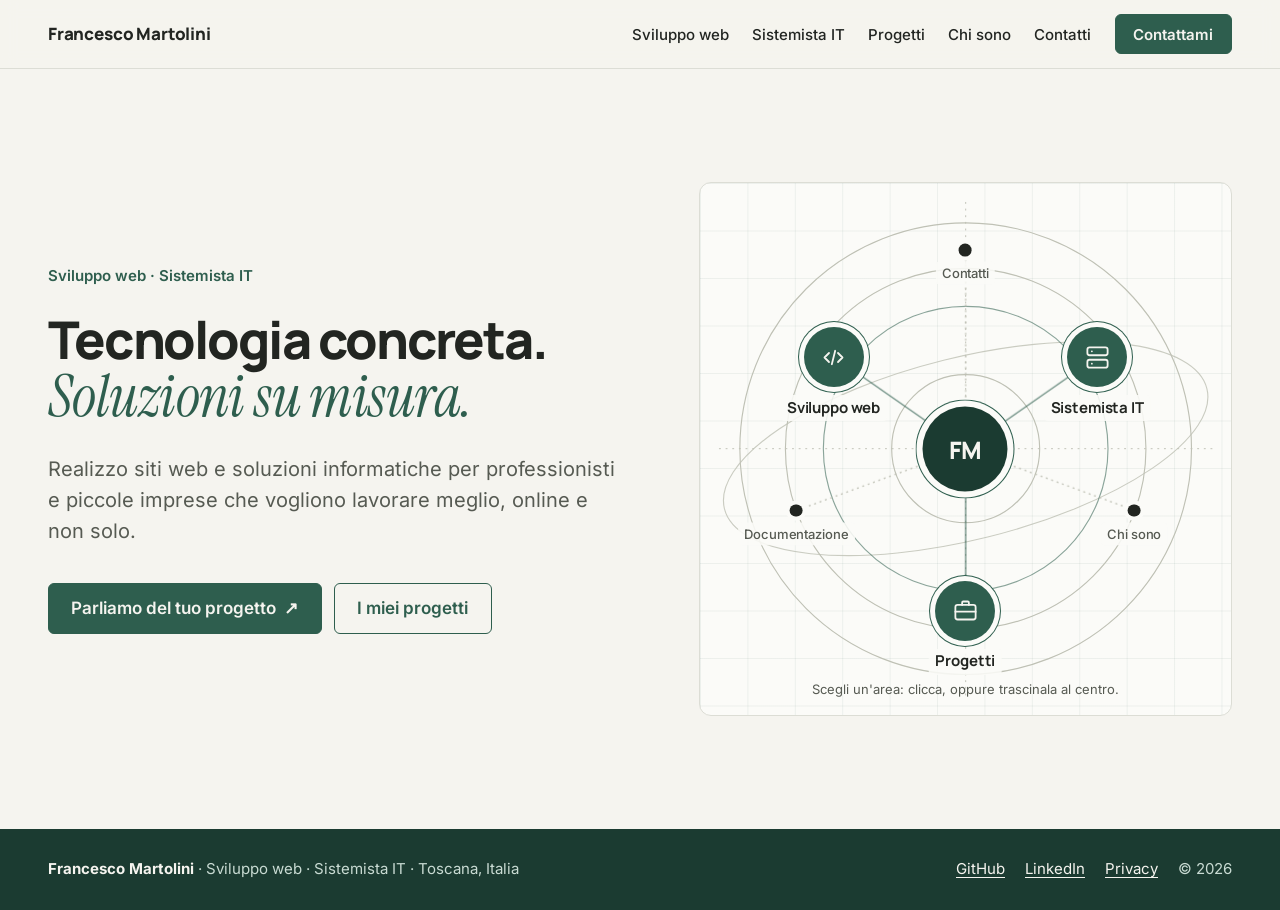
==== commit b665a301: "miglioramenti e tolto sito foto" ====
--- a/index.html
+++ b/index.html
@@ -5,13 +5,13 @@
   <meta name="viewport" content="width=device-width, initial-scale=1">
 
   <title>Francesco Martolini — Sviluppo web e consulenza IT</title>
-  <meta name="description" content="Siti web e soluzioni informatiche per professionisti e piccole imprese. Sviluppo web, consulenza IT e fotografia.">
+  <meta name="description" content="Siti web e soluzioni informatiche per professionisti e piccole imprese. Sviluppo web e consulenza IT.">
   <meta name="theme-color" content="#F5F4EF">
 
   <meta property="og:type" content="website">
   <meta property="og:locale" content="it_IT">
   <meta property="og:title" content="Francesco Martolini — Sviluppo web e consulenza IT">
-  <meta property="og:description" content="Siti web e soluzioni informatiche per professionisti e piccole imprese. Sviluppo web, consulenza IT e fotografia.">
+  <meta property="og:description" content="Siti web e soluzioni informatiche per professionisti e piccole imprese. Sviluppo web e consulenza IT.">
   <meta property="og:image" content="assets/img/og.png">
   <meta property="og:image:alt" content="Francesco Martolini — Sviluppo web e consulenza IT">
   <meta name="twitter:card" content="summary_large_image">
@@ -37,7 +37,6 @@
         <ul class="nav-list">
           <li><a href="sviluppo-web.html">Sviluppo web</a></li>
           <li><a href="consulenza-it.html">Sistemista IT</a></li>
-          <li><a href="https://francescomartolini.art" target="_blank" rel="noopener">Fotografo <span aria-hidden="true">↗</span><span class="visually-hidden"> (apre il sito fotografico)</span></a></li>
           <li><a href="progetti.html">Progetti</a></li>
           <li><a href="chi-sono.html">Chi sono</a></li>
           <li><a href="contatti.html">Contatti</a></li>
@@ -54,7 +53,7 @@
   <main id="contenuto">
     <section class="hero wrap" id="top" aria-labelledby="titolo-hero">
       <div class="hero-text">
-        <p class="kicker">Sviluppo web · Sistemista IT · Fotografia</p>
+        <p class="kicker">Sviluppo web · Sistemista IT</p>
         <h1 id="titolo-hero"><span>Tecnologia concreta.</span> <span class="serif">Soluzioni su misura.</span></h1>
         <p class="hero-lead">Realizzo siti web e soluzioni informatiche per professionisti e piccole imprese che vogliono lavorare meglio, online e non solo.</p>
         <div class="hero-cta">
@@ -75,9 +74,9 @@
           <g class="s-lines">
             <line data-line="web" x1="280" y1="280" x2="141" y2="183"/>
             <line data-line="it" x1="280" y1="280" x2="419" y2="183"/>
-            <line data-line="foto" x1="280" y1="280" x2="280" y2="450"/>
+            <line data-line="progetti" x1="280" y1="280" x2="280" y2="450"/>
             <line class="s-minor" data-line="contatti" x1="280" y1="280" x2="280" y2="70"/>
-            <line class="s-minor" data-line="progetti" x1="280" y1="280" x2="102" y2="345"/>
+            <line class="s-minor" data-line="doc" x1="280" y1="280" x2="102" y2="345"/>
             <line class="s-minor" data-line="chi" x1="280" y1="280" x2="458" y2="345"/>
           </g>
         </svg>
@@ -90,12 +89,12 @@
         <a class="node node-main" data-node="it" href="consulenza-it.html" draggable="false" style="--x:74.8%;--y:32.7%">
           <span class="dot"><svg class="icon" aria-hidden="true"><use href="assets/img/sprite.svg#i-server"/></svg></span><span class="label">Sistemista IT</span>
         </a>
-        <a class="node node-main node-ext" data-node="foto" href="https://francescomartolini.art" target="_blank" rel="noopener" draggable="false" style="--x:50%;--y:80.4%">
-          <span class="dot"><svg class="icon" aria-hidden="true"><use href="assets/img/sprite.svg#i-camera"/></svg></span><span class="label">Fotografo <span aria-hidden="true">↗</span><span class="visually-hidden"> (apre il sito fotografico)</span></span>
+        <a class="node node-main" data-node="progetti" href="progetti.html" draggable="false" style="--x:50%;--y:80.4%">
+          <span class="dot"><svg class="icon" aria-hidden="true"><use href="assets/img/sprite.svg#i-briefcase"/></svg></span><span class="label">Progetti</span>
         </a>
 
         <a class="node node-minor" data-node="contatti" href="contatti.html" draggable="false" style="--x:50%;--y:12.5%"><span class="dot"></span><span class="label">Contatti</span></a>
-        <a class="node node-minor" data-node="progetti" href="progetti.html" draggable="false" style="--x:18.2%;--y:61.6%"><span class="dot"></span><span class="label">Progetti</span></a>
+        <a class="node node-minor" data-node="doc" href="documentazione.html" draggable="false" style="--x:18.2%;--y:61.6%"><span class="dot"></span><span class="label">Documentazione</span></a>
         <a class="node node-minor" data-node="chi" href="chi-sono.html" draggable="false" style="--x:81.8%;--y:61.6%"><span class="dot"></span><span class="label">Chi sono</span></a>
 
         <p class="schema-hint" aria-hidden="true">Scegli un'area: clicca, oppure trascinala al centro.</p>
--- a/assets/css/style.css
+++ b/assets/css/style.css
@@ -1215,20 +1215,6 @@
   outline: 3px solid var(--grafite);
   outline-offset: 7px;
 }
-/* Area esterna: contorno invece del pieno */
-.node-ext .dot {
-  background: var(--superficie);
-  color: var(--verde);
-  box-shadow: 0 0 0 5px var(--superficie), 0 0 0 6.5px var(--verde);
-  border: 2px dashed var(--verde);
-}
-.node-ext:hover .dot,
-.node-ext:focus-visible .dot {
-  background: var(--verde);
-  color: var(--avorio);
-  border-style: solid;
-}
-
 .node-minor .dot {
   display: block;
   position: relative;
